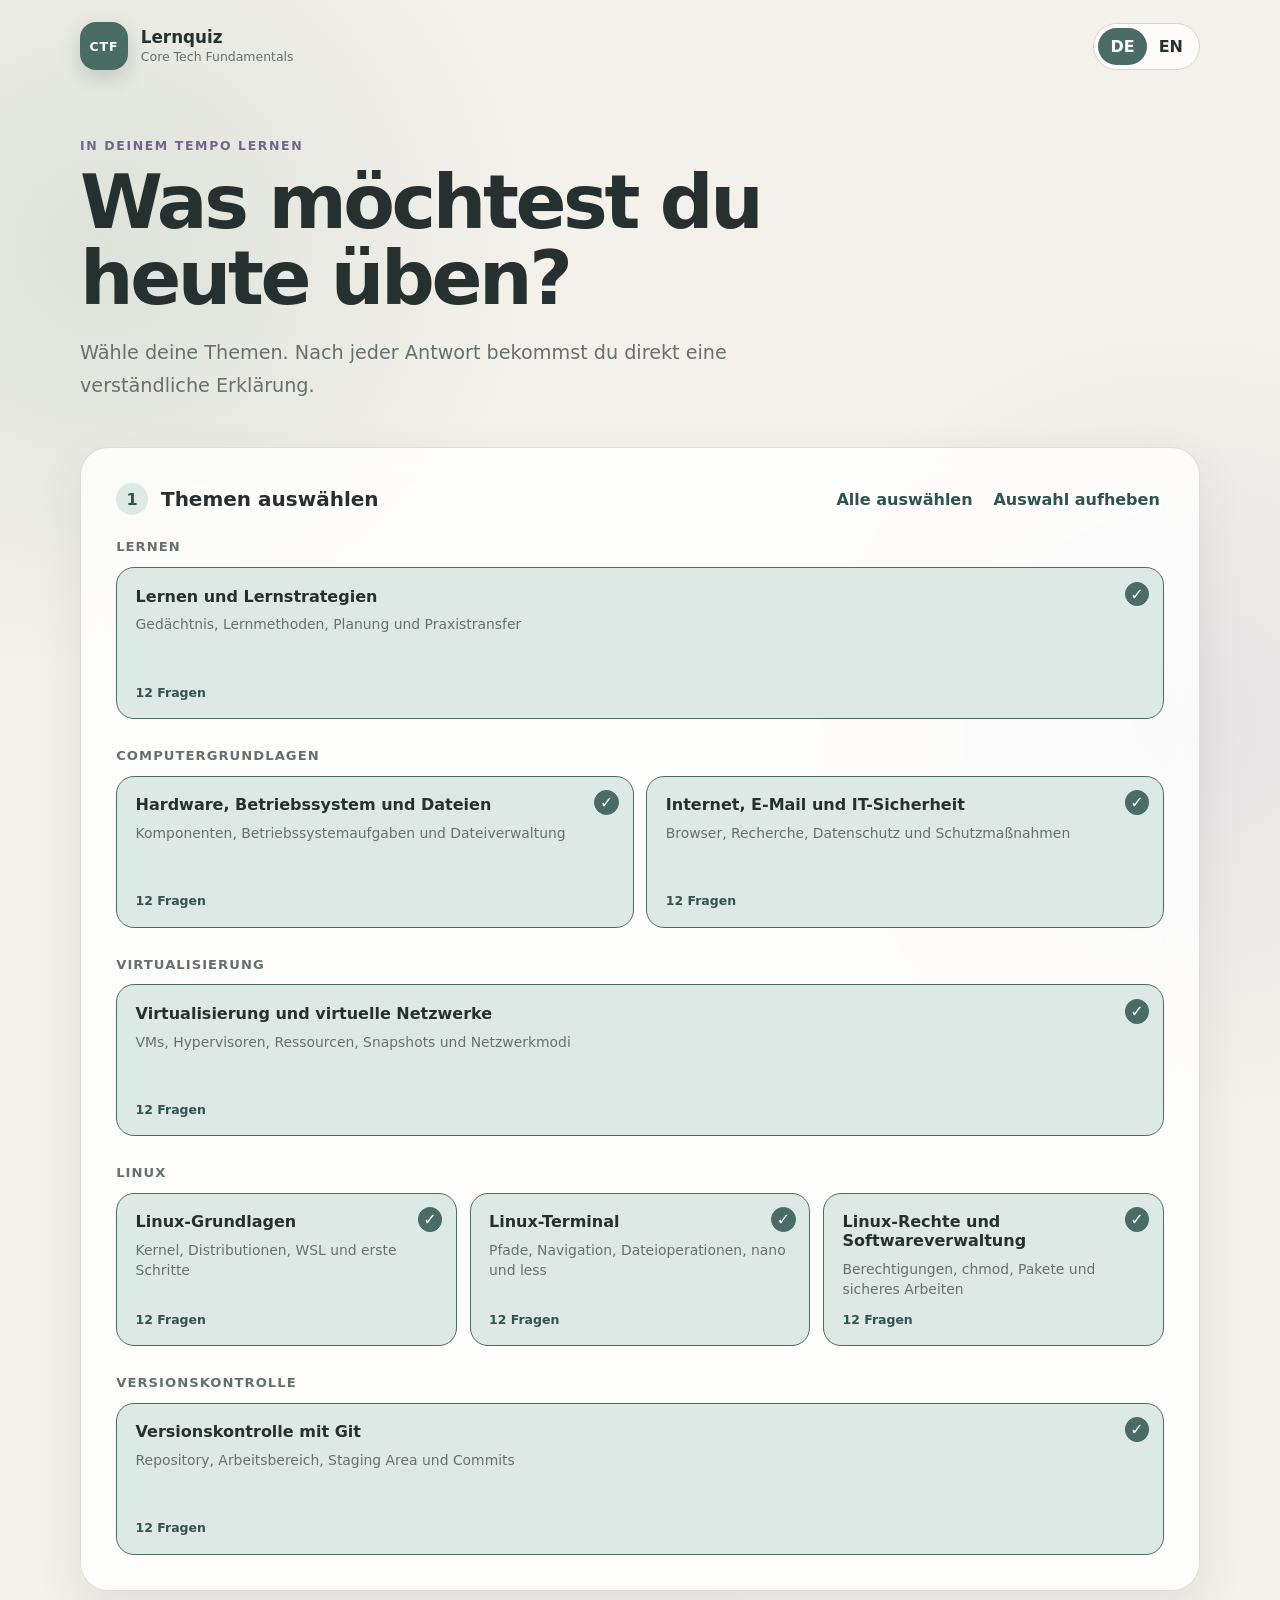
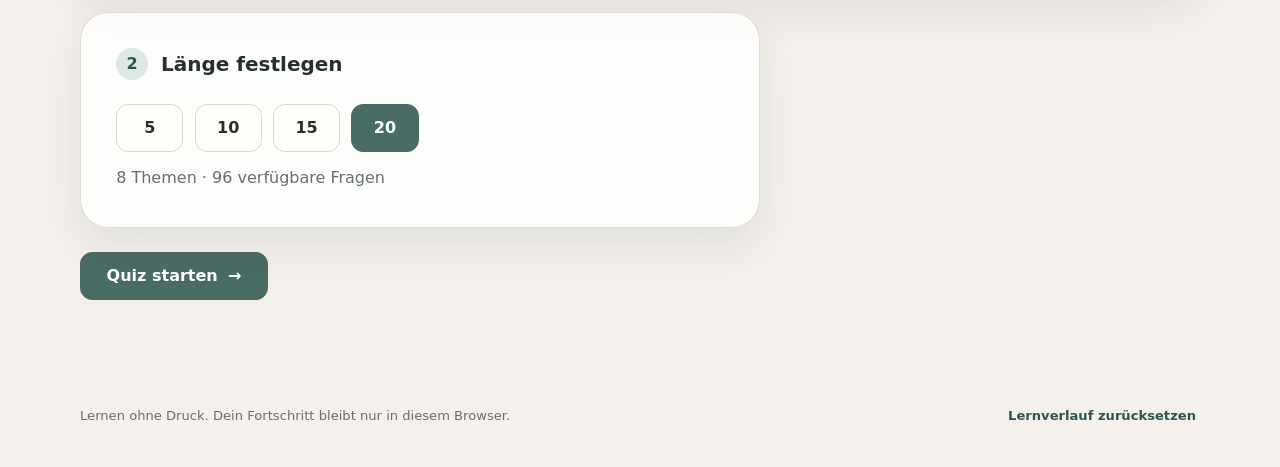
==== index.html @ eeacb06e "Add working version, generic styling" ====
<!doctype html>
<html lang="de">
  <head>
    <meta charset="UTF-8" />
    <meta name="viewport" content="width=device-width, initial-scale=1.0" />
    <meta
      name="description"
      content="Ein zweisprachiges Lernquiz zu den Core Tech Fundamentals."
    />
    <title>CTF Lernquiz</title>
    <link rel="stylesheet" href="css/styles.css" />
    <script type="module" src="js/app.js"></script>
  </head>
  <body>
    <a class="skip-link" href="#main-content" data-i18n="skipLink">Zum Inhalt springen</a>

    <header class="site-header">
      <a class="brand" href="./" aria-label="CTF Lernquiz Startseite">
        <span class="brand__mark" aria-hidden="true">CTF</span>
        <span class="brand__copy">
          <strong data-i18n="brandTitle">Lernquiz</strong>
          <span data-i18n="brandSubtitle">Core Tech Fundamentals</span>
        </span>
      </a>

      <div class="language-switch" role="group" aria-label="Language / Sprache">
        <button class="language-switch__button is-active" type="button" data-language="de" aria-pressed="true">DE</button>
        <button class="language-switch__button" type="button" data-language="en" aria-pressed="false">EN</button>
      </div>
    </header>

    <main id="main-content" tabindex="-1">
      <section id="setup-view" class="view setup-view" aria-labelledby="welcome-title">
        <div class="hero">
          <p class="eyebrow" data-i18n="eyebrow">In deinem Tempo lernen</p>
          <h1 id="welcome-title" data-i18n="welcomeTitle">Was möchtest du heute üben?</h1>
          <p class="hero__intro" data-i18n="welcomeText">
            Wähle deine Themen. Nach jeder Antwort bekommst du direkt eine verständliche Erklärung.
          </p>
        </div>

        <div id="load-error" class="notice notice--error" role="alert" hidden></div>

        <section class="setup-panel" aria-labelledby="topic-title">
          <div class="section-heading">
            <div>
              <span class="step-number" aria-hidden="true">1</span>
              <h2 id="topic-title" data-i18n="chooseTopics">Themen auswählen</h2>
            </div>
            <div class="selection-actions">
              <button class="text-button" id="select-all" type="button" data-i18n="selectAll">Alle auswählen</button>
              <button class="text-button" id="select-none" type="button" data-i18n="selectNone">Auswahl aufheben</button>
            </div>
          </div>

          <div id="topic-groups" class="topic-groups" aria-live="polite">
            <div class="loading-card" data-i18n="loadingTopics">Themen werden geladen …</div>
          </div>
        </section>

        <section class="setup-panel setup-panel--compact" aria-labelledby="amount-title">
          <div class="section-heading">
            <div>
              <span class="step-number" aria-hidden="true">2</span>
              <h2 id="amount-title" data-i18n="chooseAmount">Länge festlegen</h2>
            </div>
          </div>

          <fieldset class="amount-options" id="amount-options">
            <legend class="visually-hidden" data-i18n="questionCount">Anzahl der Fragen</legend>
            <label class="amount-option"><input type="radio" name="amount" value="5" /><span>5</span></label>
            <label class="amount-option"><input type="radio" name="amount" value="10" checked /><span>10</span></label>
            <label class="amount-option"><input type="radio" name="amount" value="15" /><span>15</span></label>
            <label class="amount-option"><input type="radio" name="amount" value="20" /><span>20</span></label>
          </fieldset>
          <p id="selection-summary" class="selection-summary" aria-live="polite"></p>
        </section>

        <button id="start-quiz" class="primary-button primary-button--large" type="button" disabled>
          <span data-i18n="startQuiz">Quiz starten</span>
          <span aria-hidden="true">→</span>
        </button>
      </section>

      <section id="quiz-view" class="view quiz-view" aria-labelledby="question-heading" hidden>
        <div class="quiz-toolbar">
          <button id="quit-quiz" class="icon-button" type="button">
            <span aria-hidden="true">←</span>
            <span data-i18n="backToTopics">Zur Themenauswahl</span>
          </button>
          <div class="progress-copy">
            <span id="progress-label"></span>
            <strong id="score-label"></strong>
          </div>
        </div>
        <div class="progress-track" aria-hidden="true"><span id="progress-bar"></span></div>

        <article class="question-card">
          <div class="question-meta">
            <span id="question-topic" class="topic-pill"></span>
            <span id="question-difficulty" class="difficulty-pill"></span>
          </div>
          <h1 id="question-heading"></h1>
          <p id="question-instruction" class="question-instruction"></p>

          <form id="answer-form">
            <fieldset id="answer-options" class="answer-options">
              <legend class="visually-hidden" data-i18n="answersLegend">Antwortmöglichkeiten</legend>
            </fieldset>
            <p id="answer-error" class="inline-error" role="alert" hidden></p>
            <button id="submit-answer" class="primary-button" type="submit" data-i18n="submitAnswer">Antwort abgeben</button>
          </form>

          <section id="feedback" class="feedback" tabindex="-1" aria-live="polite" hidden>
            <div class="feedback__heading">
              <span id="feedback-icon" class="feedback__icon" aria-hidden="true"></span>
              <h2 id="feedback-title"></h2>
            </div>
            <p id="feedback-explanation"></p>
            <button id="next-question" class="primary-button" type="button"></button>
          </section>
        </article>
      </section>

      <section id="results-view" class="view results-view" aria-labelledby="results-title" hidden>
        <div class="result-card">
          <p class="eyebrow" data-i18n="finished">Durchgang beendet</p>
          <h1 id="results-title" data-i18n="resultsTitle">Gut geübt!</h1>
          <div class="result-score" aria-live="polite">
            <strong id="result-percentage"></strong>
            <span id="result-total"></span>
          </div>
          <p id="result-message" class="result-message"></p>

          <section class="topic-results" aria-labelledby="topic-results-title">
            <h2 id="topic-results-title" data-i18n="topicResults">Ergebnis nach Thema</h2>
            <div id="topic-result-list"></div>
          </section>

          <div class="result-actions">
            <button id="retry-wrong" class="secondary-button" type="button" data-i18n="retryWrong">Fehler wiederholen</button>
            <button id="new-round" class="primary-button" type="button" data-i18n="newRound">Neuen Durchgang starten</button>
          </div>
        </div>
      </section>
    </main>

    <footer class="site-footer">
      <p data-i18n="footerText">Lernen ohne Druck. Dein Fortschritt bleibt nur in diesem Browser.</p>
      <button id="reset-history" class="text-button" type="button" data-i18n="resetHistory">Lernverlauf zurücksetzen</button>
    </footer>

    <template id="topic-template">
      <label class="topic-card">
        <input type="checkbox" class="topic-card__input" />
        <span class="topic-card__check" aria-hidden="true">✓</span>
        <span class="topic-card__body">
          <strong class="topic-card__title"></strong>
          <span class="topic-card__description"></span>
          <span class="topic-card__count"></span>
        </span>
      </label>
    </template>
  </body>
</html>
---- css/styles.css ----
:root {
  color-scheme: light dark;
  --bg: #f4f1eb;
  --surface: rgba(255, 255, 255, 0.82);
  --surface-solid: #fffdf9;
  --surface-soft: #ebe8f4;
  --text: #26312f;
  --muted: #66706e;
  --border: #d9d7d0;
  --primary: #496c65;
  --primary-strong: #31534d;
  --primary-soft: #dce9e4;
  --accent: #75658c;
  --correct: #31705d;
  --correct-bg: #e1f2ea;
  --incorrect: #a14e49;
  --incorrect-bg: #f8e7e3;
  --focus: #ca6f3c;
  --shadow: 0 18px 48px rgba(46, 56, 53, 0.09);
  --radius-lg: 28px;
  --radius-md: 18px;
  --radius-sm: 12px;
  font-family: Inter, ui-sans-serif, system-ui, -apple-system, BlinkMacSystemFont, "Segoe UI", sans-serif;
}

* { box-sizing: border-box; }

body {
  min-height: 100vh;
  margin: 0;
  color: var(--text);
  background:
    radial-gradient(circle at 8% 12%, rgba(161, 189, 178, 0.28), transparent 27rem),
    radial-gradient(circle at 92% 35%, rgba(190, 177, 211, 0.22), transparent 25rem),
    var(--bg);
}

button, input { font: inherit; }
button { color: inherit; }
button:not(:disabled), label { cursor: pointer; }
button:disabled { cursor: not-allowed; opacity: 0.48; }

:focus-visible {
  outline: 3px solid var(--focus);
  outline-offset: 3px;
}

.skip-link {
  position: fixed;
  z-index: 20;
  top: 0.75rem;
  left: 0.75rem;
  padding: 0.7rem 1rem;
  color: white;
  background: var(--primary-strong);
  border-radius: 0.5rem;
  transform: translateY(-150%);
}
.skip-link:focus { transform: translateY(0); }

.site-header,
.site-footer,
.view {
  width: min(1120px, calc(100% - 2rem));
  margin-inline: auto;
}

.site-header {
  display: flex;
  align-items: center;
  justify-content: space-between;
  padding-block: 1.4rem;
}

.brand {
  display: inline-flex;
  gap: 0.8rem;
  align-items: center;
  color: inherit;
  text-decoration: none;
}
.brand__mark {
  display: grid;
  width: 3rem;
  height: 3rem;
  place-items: center;
  color: #fff;
  background: var(--primary);
  border-radius: 1rem;
  font-size: 0.78rem;
  font-weight: 850;
  letter-spacing: 0.08em;
  box-shadow: 0 8px 20px rgba(49, 83, 77, 0.2);
}
.brand__copy { display: grid; line-height: 1.15; }
.brand__copy strong { font-size: 1.05rem; }
.brand__copy span { margin-top: 0.2rem; color: var(--muted); font-size: 0.78rem; }

.language-switch {
  display: flex;
  padding: 0.25rem;
  background: var(--surface);
  border: 1px solid var(--border);
  border-radius: 999px;
}
.language-switch__button {
  min-width: 2.9rem;
  padding: 0.55rem 0.75rem;
  border: 0;
  border-radius: 999px;
  background: transparent;
  font-weight: 750;
}
.language-switch__button.is-active { color: #fff; background: var(--primary); }

.view { padding-block: 2.8rem 5rem; }
.hero { max-width: 760px; margin-bottom: 2.8rem; }
.eyebrow {
  margin: 0 0 0.7rem;
  color: var(--accent);
  font-size: 0.78rem;
  font-weight: 850;
  letter-spacing: 0.13em;
  text-transform: uppercase;
}
h1, h2, p { overflow-wrap: break-word; }
h1 {
  max-width: 18ch;
  margin: 0;
  font-size: clamp(2.2rem, 6vw, 4.7rem);
  line-height: 1.02;
  letter-spacing: -0.045em;
}
.hero__intro {
  max-width: 62ch;
  margin: 1.25rem 0 0;
  color: var(--muted);
  font-size: clamp(1rem, 2vw, 1.2rem);
  line-height: 1.7;
}

.setup-panel,
.question-card,
.result-card {
  padding: clamp(1.2rem, 3vw, 2.2rem);
  background: var(--surface);
  border: 1px solid rgba(217, 215, 208, 0.85);
  border-radius: var(--radius-lg);
  box-shadow: var(--shadow);
  backdrop-filter: blur(14px);
}
.setup-panel + .setup-panel { margin-top: 1.3rem; }
.setup-panel--compact { max-width: 680px; }
.section-heading {
  display: flex;
  gap: 1rem;
  align-items: center;
  justify-content: space-between;
  margin-bottom: 1.5rem;
}
.section-heading > div:first-child { display: flex; gap: 0.8rem; align-items: center; }
.section-heading h2 { margin: 0; font-size: 1.25rem; }
.step-number {
  display: grid;
  width: 2rem;
  height: 2rem;
  place-items: center;
  color: var(--primary-strong);
  background: var(--primary-soft);
  border-radius: 50%;
  font-weight: 800;
}
.selection-actions { display: flex; gap: 0.8rem; flex-wrap: wrap; }
.text-button {
  padding: 0.25rem;
  color: var(--primary-strong);
  background: none;
  border: 0;
  font-weight: 720;
  text-decoration: underline;
  text-decoration-color: transparent;
  text-underline-offset: 0.25rem;
}
.text-button:hover { text-decoration-color: currentColor; }

.topic-groups { display: grid; gap: 1.8rem; }
.topic-group__heading { margin: 0 0 0.8rem; color: var(--muted); font-size: 0.82rem; letter-spacing: 0.08em; text-transform: uppercase; }
.topic-grid { display: grid; grid-template-columns: repeat(auto-fit, minmax(min(100%, 235px), 1fr)); gap: 0.8rem; }
.topic-card { position: relative; display: flex; min-height: 9.5rem; }
.topic-card__input { position: absolute; width: 1px; height: 1px; opacity: 0; }
.topic-card__body {
  display: flex;
  width: 100%;
  flex-direction: column;
  padding: 1.15rem;
  background: var(--surface-solid);
  border: 1.5px solid var(--border);
  border-radius: var(--radius-md);
  transition: border-color 150ms ease, transform 150ms ease, box-shadow 150ms ease;
}
.topic-card:hover .topic-card__body { transform: translateY(-2px); box-shadow: 0 9px 24px rgba(46, 56, 53, 0.08); }
.topic-card__input:focus-visible + .topic-card__check { outline: 3px solid var(--focus); outline-offset: 3px; }
.topic-card__input:checked ~ .topic-card__body { background: var(--primary-soft); border-color: var(--primary); }
.topic-card__check {
  position: absolute;
  z-index: 1;
  top: 0.9rem;
  right: 0.9rem;
  display: grid;
  width: 1.55rem;
  height: 1.55rem;
  place-items: center;
  color: transparent;
  border: 1.5px solid var(--border);
  border-radius: 50%;
}
.topic-card__input:checked + .topic-card__check { color: #fff; background: var(--primary); border-color: var(--primary); }
.topic-card__title { max-width: calc(100% - 2rem); font-size: 1rem; }
.topic-card__description { margin-top: 0.55rem; color: var(--muted); font-size: 0.87rem; line-height: 1.45; }
.topic-card__count { margin-top: auto; padding-top: 0.75rem; color: var(--primary-strong); font-size: 0.78rem; font-weight: 750; }
.loading-card { padding: 1.5rem; color: var(--muted); background: var(--surface-solid); border-radius: var(--radius-md); }

.amount-options { display: flex; gap: 0.7rem; margin: 0; padding: 0; border: 0; flex-wrap: wrap; }
.amount-option input { position: absolute; opacity: 0; }
.amount-option span {
  display: grid;
  min-width: 4.2rem;
  min-height: 3rem;
  place-items: center;
  background: var(--surface-solid);
  border: 1.5px solid var(--border);
  border-radius: var(--radius-sm);
  font-weight: 800;
}
.amount-option input:checked + span { color: #fff; background: var(--primary); border-color: var(--primary); }
.amount-option input:focus-visible + span { outline: 3px solid var(--focus); outline-offset: 3px; }
.selection-summary { min-height: 1.5em; margin: 1rem 0 0; color: var(--muted); }

.primary-button,
.secondary-button,
.icon-button {
  display: inline-flex;
  gap: 0.65rem;
  align-items: center;
  justify-content: center;
  min-height: 3rem;
  padding: 0.75rem 1.25rem;
  border-radius: var(--radius-sm);
  font-weight: 780;
}
.primary-button { color: #fff; background: var(--primary); border: 1px solid var(--primary); }
.primary-button:hover:not(:disabled) { background: var(--primary-strong); }
.primary-button--large { margin-top: 1.5rem; padding-inline: 1.6rem; }
.secondary-button { background: transparent; border: 1.5px solid var(--primary); color: var(--primary-strong); }
.icon-button { padding-inline: 0; background: none; border: 0; }

.notice { margin-bottom: 1.2rem; padding: 1rem; border-radius: var(--radius-sm); }
.notice--error, .inline-error { color: var(--incorrect); background: var(--incorrect-bg); }
.inline-error { padding: 0.7rem 0.85rem; border-radius: 0.7rem; }

.quiz-view { max-width: 850px; }
.quiz-toolbar, .progress-copy { display: flex; align-items: center; justify-content: space-between; gap: 1rem; }
.progress-copy { color: var(--muted); font-size: 0.9rem; }
.progress-copy strong { color: var(--text); }
.progress-track { height: 0.5rem; margin: 0.9rem 0 1.6rem; overflow: hidden; background: var(--border); border-radius: 999px; }
.progress-track span { display: block; width: 0; height: 100%; background: var(--primary); transition: width 250ms ease; }
.question-card { padding: clamp(1.35rem, 4vw, 3rem); }
.question-meta { display: flex; gap: 0.6rem; margin-bottom: 1.3rem; flex-wrap: wrap; }
.topic-pill, .difficulty-pill { padding: 0.35rem 0.65rem; background: var(--primary-soft); border-radius: 999px; font-size: 0.75rem; font-weight: 800; }
.difficulty-pill { background: var(--surface-soft); }
.question-card h1 { max-width: 28ch; font-size: clamp(1.55rem, 4vw, 2.35rem); line-height: 1.22; letter-spacing: -0.025em; }
.question-instruction { margin: 0.9rem 0 1.4rem; color: var(--muted); }
.answer-options { display: grid; gap: 0.75rem; margin: 0 0 1.3rem; padding: 0; border: 0; }
.answer-option { position: relative; display: flex; }
.answer-option input { position: absolute; width: 1px; height: 1px; opacity: 0; }
.answer-option__body {
  display: flex;
  width: 100%;
  gap: 0.85rem;
  align-items: center;
  padding: 1rem 1.1rem;
  background: var(--surface-solid);
  border: 1.5px solid var(--border);
  border-radius: var(--radius-sm);
}
.answer-option__letter { display: grid; width: 2rem; height: 2rem; flex: 0 0 auto; place-items: center; color: var(--muted); border: 1px solid var(--border); border-radius: 0.55rem; font-size: 0.78rem; font-weight: 850; }
.answer-option input:checked + .answer-option__body { border-color: var(--primary); background: var(--primary-soft); }
.answer-option input:focus-visible + .answer-option__body { outline: 3px solid var(--focus); outline-offset: 3px; }
.answer-option.is-correct .answer-option__body { border-color: var(--correct); background: var(--correct-bg); }
.answer-option.is-incorrect .answer-option__body { border-color: var(--incorrect); background: var(--incorrect-bg); }

.feedback { margin-top: 1.5rem; padding: 1.25rem; border-radius: var(--radius-md); }
.feedback.is-correct { background: var(--correct-bg); }
.feedback.is-incorrect { background: var(--incorrect-bg); }
.feedback__heading { display: flex; gap: 0.7rem; align-items: center; }
.feedback__heading h2 { margin: 0; font-size: 1.2rem; }
.feedback__icon { display: grid; width: 2rem; height: 2rem; place-items: center; color: #fff; border-radius: 50%; font-weight: 900; }
.feedback.is-correct .feedback__icon { background: var(--correct); }
.feedback.is-incorrect .feedback__icon { background: var(--incorrect); }
.feedback p { line-height: 1.65; }

.results-view { max-width: 850px; }
.result-card { text-align: center; }
.result-card h1 { max-width: none; font-size: clamp(2.2rem, 6vw, 4rem); }
.result-score { display: grid; margin: 2rem auto 1rem; }
.result-score strong { font-size: clamp(3rem, 9vw, 5.5rem); line-height: 1; color: var(--primary-strong); }
.result-score span, .result-message { color: var(--muted); }
.result-message { max-width: 52ch; margin-inline: auto; line-height: 1.6; }
.topic-results { max-width: 620px; margin: 2.5rem auto; text-align: left; }
.topic-results h2 { font-size: 1.1rem; }
.topic-result { display: grid; grid-template-columns: 1fr auto; gap: 0.5rem 1rem; padding-block: 0.8rem; border-bottom: 1px solid var(--border); }
.topic-result__bar { grid-column: 1 / -1; height: 0.4rem; overflow: hidden; background: var(--border); border-radius: 999px; }
.topic-result__bar span { display: block; height: 100%; background: var(--primary); }
.result-actions { display: flex; gap: 0.8rem; justify-content: center; flex-wrap: wrap; }

.site-footer { display: flex; gap: 1rem; align-items: center; justify-content: space-between; padding-block: 1.5rem 2.5rem; color: var(--muted); font-size: 0.82rem; }
.site-footer p { margin: 0; }
.visually-hidden { position: absolute; width: 1px; height: 1px; padding: 0; margin: -1px; overflow: hidden; clip: rect(0, 0, 0, 0); white-space: nowrap; border: 0; }
[hidden] { display: none !important; }

@media (max-width: 650px) {
  .site-header, .site-footer, .view { width: min(100% - 1.2rem, 1120px); }
  .view { padding-top: 1.8rem; }
  .brand__copy span { display: none; }
  .section-heading, .site-footer, .quiz-toolbar { align-items: flex-start; flex-direction: column; }
  .section-heading { margin-bottom: 1.1rem; }
  .progress-copy { width: 100%; }
  .selection-actions { margin-left: 2.8rem; }
  .topic-grid { grid-template-columns: 1fr; }
  .topic-card { min-height: 8.5rem; }
  .primary-button--large { width: 100%; }
}

@media (prefers-reduced-motion: reduce) {
  *, *::before, *::after { scroll-behavior: auto !important; transition-duration: 0.01ms !important; animation-duration: 0.01ms !important; }
}

@media (prefers-color-scheme: dark) {
  :root {
    --bg: #171c1b;
    --surface: rgba(35, 43, 41, 0.88);
    --surface-solid: #29312f;
    --surface-soft: #373240;
    --text: #eef3ef;
    --muted: #abb7b3;
    --border: #46514e;
    --primary: #7eaca2;
    --primary-strong: #abd1c8;
    --primary-soft: #29423d;
    --accent: #c2addc;
    --correct: #86c7ad;
    --correct-bg: #234139;
    --incorrect: #eca49d;
    --incorrect-bg: #4a2e2c;
    --focus: #f4a16f;
    --shadow: 0 20px 52px rgba(0, 0, 0, 0.24);
  }
}
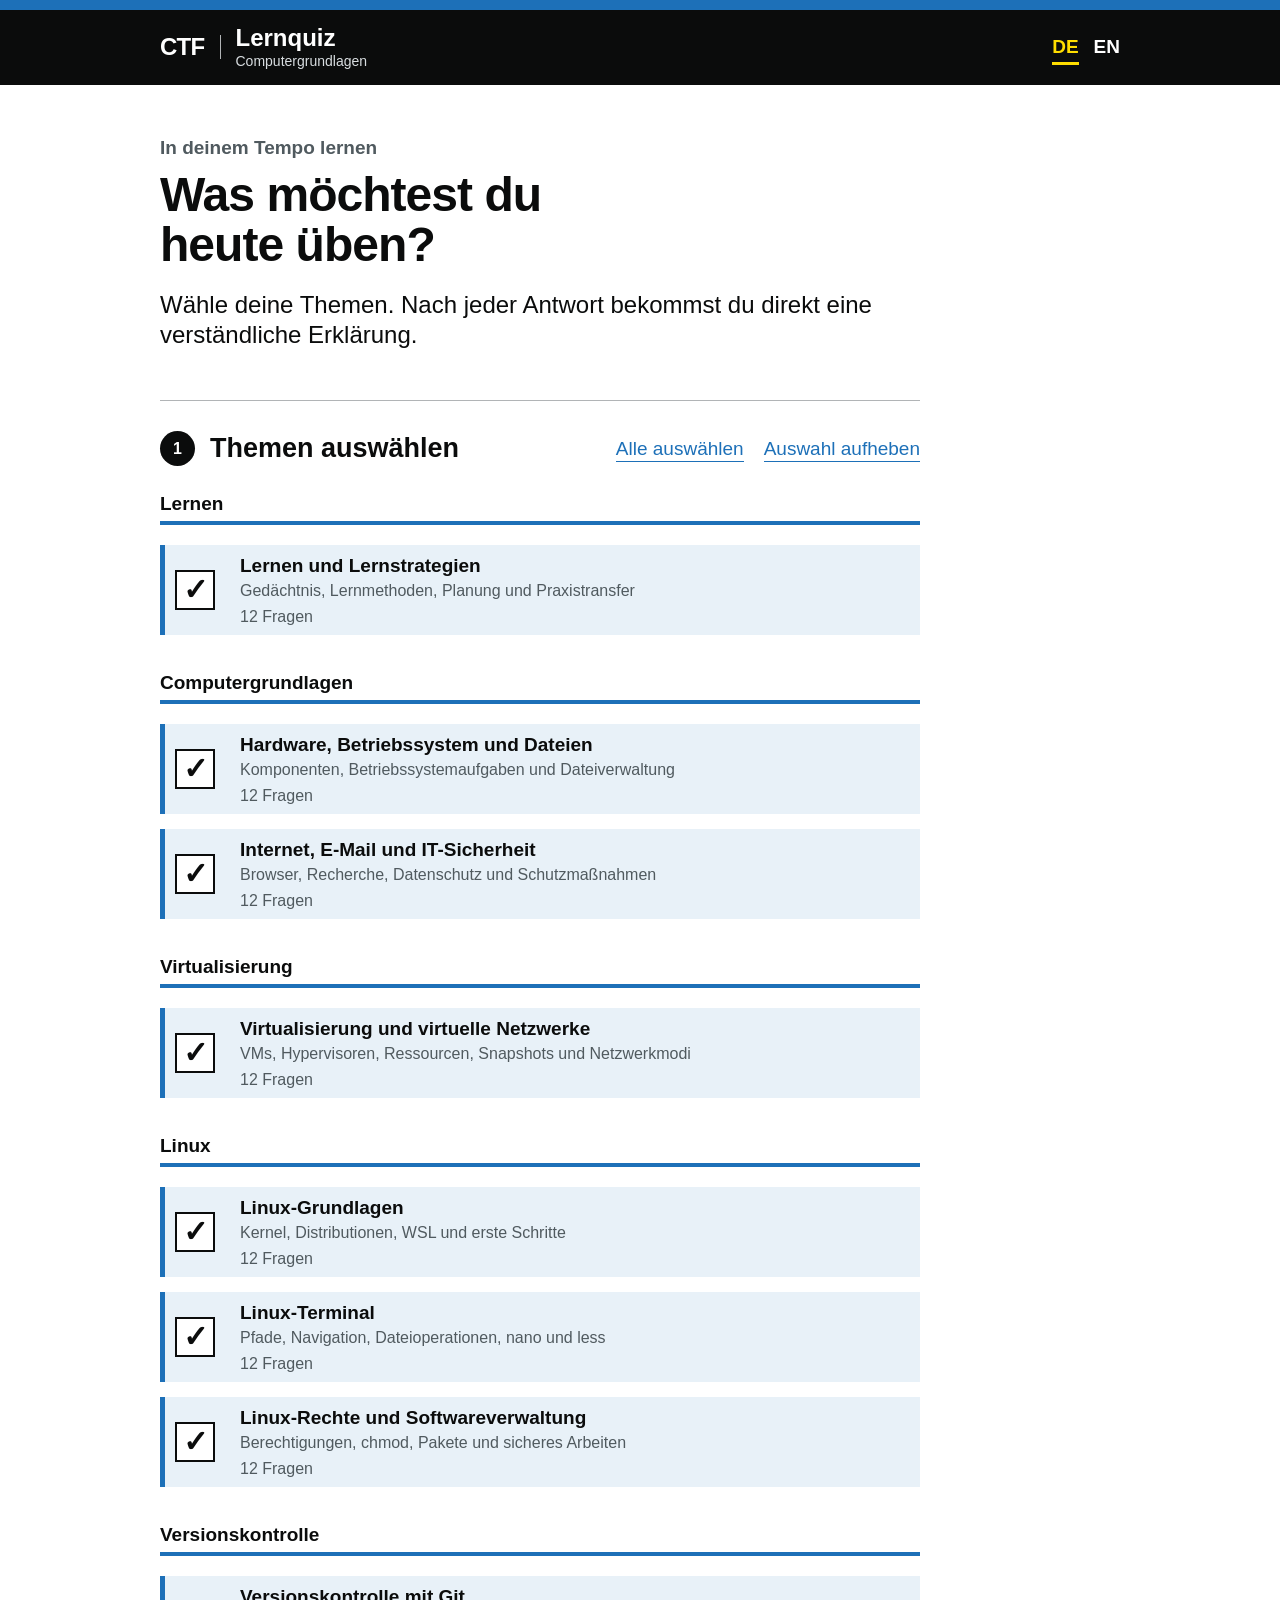
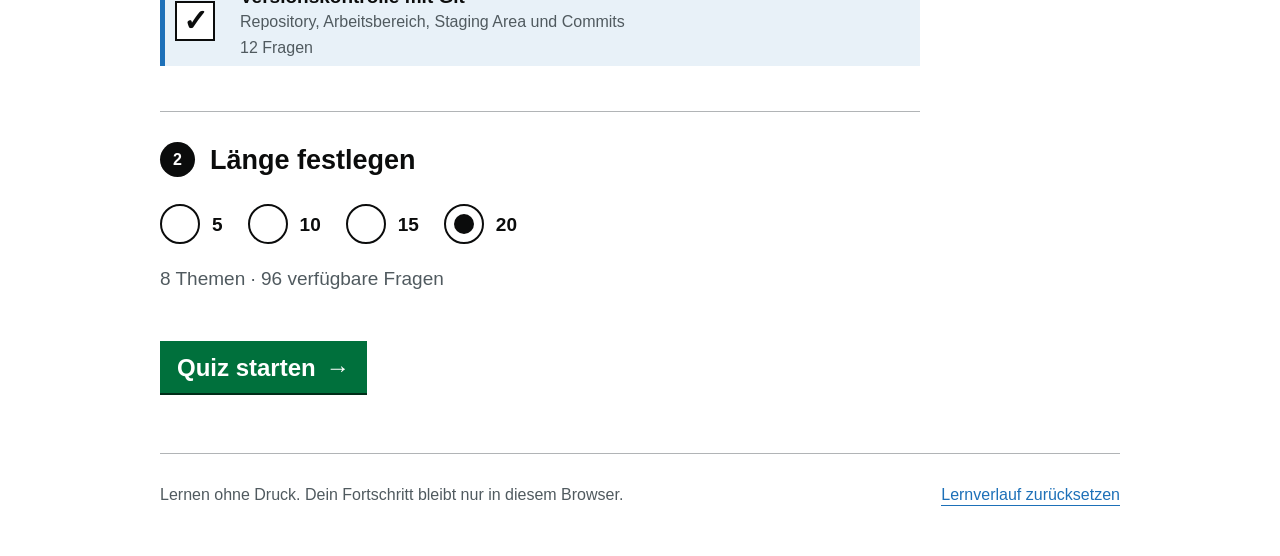
==== commit 88757fc8: "Add uk styling guide" ====
--- a/index.html
+++ b/index.html
@@ -19,7 +19,7 @@
         <span class="brand__mark" aria-hidden="true">CTF</span>
         <span class="brand__copy">
           <strong data-i18n="brandTitle">Lernquiz</strong>
-          <span data-i18n="brandSubtitle">Core Tech Fundamentals</span>
+          <span data-i18n="brandSubtitle">Computergrundlagen</span>
         </span>
       </a>
 
@@ -124,11 +124,13 @@
 
       <section id="results-view" class="view results-view" aria-labelledby="results-title" hidden>
         <div class="result-card">
-          <p class="eyebrow" data-i18n="finished">Durchgang beendet</p>
-          <h1 id="results-title" data-i18n="resultsTitle">Gut geübt!</h1>
-          <div class="result-score" aria-live="polite">
-            <strong id="result-percentage"></strong>
-            <span id="result-total"></span>
+          <div class="result-panel">
+            <p class="eyebrow" data-i18n="finished">Durchgang beendet</p>
+            <h1 id="results-title" data-i18n="resultsTitle">Gut geübt!</h1>
+            <div class="result-score" aria-live="polite">
+              <strong id="result-percentage"></strong>
+              <span id="result-total"></span>
+            </div>
           </div>
           <p id="result-message" class="result-message"></p>
 
--- a/css/styles.css
+++ b/css/styles.css
@@ -1,358 +1,207 @@
 :root {
-  color-scheme: light dark;
-  --bg: #f4f1eb;
-  --surface: rgba(255, 255, 255, 0.82);
-  --surface-solid: #fffdf9;
-  --surface-soft: #ebe8f4;
-  --text: #26312f;
-  --muted: #66706e;
-  --border: #d9d7d0;
-  --primary: #496c65;
-  --primary-strong: #31534d;
-  --primary-soft: #dce9e4;
-  --accent: #75658c;
-  --correct: #31705d;
-  --correct-bg: #e1f2ea;
-  --incorrect: #a14e49;
-  --incorrect-bg: #f8e7e3;
-  --focus: #ca6f3c;
-  --shadow: 0 18px 48px rgba(46, 56, 53, 0.09);
-  --radius-lg: 28px;
-  --radius-md: 18px;
-  --radius-sm: 12px;
-  font-family: Inter, ui-sans-serif, system-ui, -apple-system, BlinkMacSystemFont, "Segoe UI", sans-serif;
+  --black: #0b0c0c;
+  --white: #ffffff;
+  --blue: #1d70b8;
+  --blue-dark: #003078;
+  --green: #00703c;
+  --green-dark: #002d18;
+  --red: #d4351c;
+  --yellow: #ffdd00;
+  --grey-1: #505a5f;
+  --grey-2: #b1b4b6;
+  --grey-3: #d8dde0;
+  --grey-4: #f3f2f1;
+  --pale-blue: #e8f1f8;
+  --pale-green: #e7f2ed;
+  --pale-red: #f8e9e6;
+  --content-width: 960px;
+  font-family: Arial, Helvetica, sans-serif;
+  color: var(--black);
+  background: var(--white);
 }
 
 * { box-sizing: border-box; }
-
-body {
-  min-height: 100vh;
-  margin: 0;
-  color: var(--text);
-  background:
-    radial-gradient(circle at 8% 12%, rgba(161, 189, 178, 0.28), transparent 27rem),
-    radial-gradient(circle at 92% 35%, rgba(190, 177, 211, 0.22), transparent 25rem),
-    var(--bg);
-}
-
+html { min-width: 320px; background: var(--white); }
+body { min-height: 100vh; margin: 0; color: var(--black); background: var(--white); font-size: 19px; line-height: 1.3158; }
 button, input { font: inherit; }
 button { color: inherit; }
 button:not(:disabled), label { cursor: pointer; }
-button:disabled { cursor: not-allowed; opacity: 0.48; }
-
-:focus-visible {
-  outline: 3px solid var(--focus);
-  outline-offset: 3px;
-}
+button:disabled { cursor: not-allowed; opacity: 0.5; }
+
+:focus { outline: 3px solid transparent; }
+:focus-visible { outline: 3px solid var(--yellow); outline-offset: 0; box-shadow: 0 0 0 4px var(--black); }
 
 .skip-link {
-  position: fixed;
-  z-index: 20;
-  top: 0.75rem;
-  left: 0.75rem;
-  padding: 0.7rem 1rem;
-  color: white;
-  background: var(--primary-strong);
-  border-radius: 0.5rem;
-  transform: translateY(-150%);
+  position: absolute; z-index: 20; top: 0; left: max(15px, calc((100% - var(--content-width)) / 2));
+  padding: 10px 15px; color: var(--black); background: var(--yellow); font-weight: 700;
+  transform: translateY(-110%);
 }
 .skip-link:focus { transform: translateY(0); }
 
-.site-header,
-.site-footer,
-.view {
-  width: min(1120px, calc(100% - 2rem));
-  margin-inline: auto;
-}
-
 .site-header {
-  display: flex;
-  align-items: center;
-  justify-content: space-between;
-  padding-block: 1.4rem;
-}
-
-.brand {
-  display: inline-flex;
-  gap: 0.8rem;
-  align-items: center;
-  color: inherit;
-  text-decoration: none;
-}
-.brand__mark {
-  display: grid;
-  width: 3rem;
-  height: 3rem;
-  place-items: center;
-  color: #fff;
-  background: var(--primary);
-  border-radius: 1rem;
-  font-size: 0.78rem;
-  font-weight: 850;
-  letter-spacing: 0.08em;
-  box-shadow: 0 8px 20px rgba(49, 83, 77, 0.2);
-}
-.brand__copy { display: grid; line-height: 1.15; }
-.brand__copy strong { font-size: 1.05rem; }
-.brand__copy span { margin-top: 0.2rem; color: var(--muted); font-size: 0.78rem; }
-
-.language-switch {
-  display: flex;
-  padding: 0.25rem;
-  background: var(--surface);
-  border: 1px solid var(--border);
-  border-radius: 999px;
-}
-.language-switch__button {
-  min-width: 2.9rem;
-  padding: 0.55rem 0.75rem;
-  border: 0;
-  border-radius: 999px;
-  background: transparent;
-  font-weight: 750;
-}
-.language-switch__button.is-active { color: #fff; background: var(--primary); }
-
-.view { padding-block: 2.8rem 5rem; }
-.hero { max-width: 760px; margin-bottom: 2.8rem; }
-.eyebrow {
-  margin: 0 0 0.7rem;
-  color: var(--accent);
-  font-size: 0.78rem;
-  font-weight: 850;
-  letter-spacing: 0.13em;
-  text-transform: uppercase;
-}
-h1, h2, p { overflow-wrap: break-word; }
-h1 {
-  max-width: 18ch;
-  margin: 0;
-  font-size: clamp(2.2rem, 6vw, 4.7rem);
-  line-height: 1.02;
-  letter-spacing: -0.045em;
-}
-.hero__intro {
-  max-width: 62ch;
-  margin: 1.25rem 0 0;
-  color: var(--muted);
-  font-size: clamp(1rem, 2vw, 1.2rem);
-  line-height: 1.7;
-}
-
-.setup-panel,
-.question-card,
-.result-card {
-  padding: clamp(1.2rem, 3vw, 2.2rem);
-  background: var(--surface);
-  border: 1px solid rgba(217, 215, 208, 0.85);
-  border-radius: var(--radius-lg);
-  box-shadow: var(--shadow);
-  backdrop-filter: blur(14px);
-}
-.setup-panel + .setup-panel { margin-top: 1.3rem; }
-.setup-panel--compact { max-width: 680px; }
-.section-heading {
-  display: flex;
-  gap: 1rem;
-  align-items: center;
-  justify-content: space-between;
-  margin-bottom: 1.5rem;
-}
-.section-heading > div:first-child { display: flex; gap: 0.8rem; align-items: center; }
-.section-heading h2 { margin: 0; font-size: 1.25rem; }
-.step-number {
-  display: grid;
-  width: 2rem;
-  height: 2rem;
-  place-items: center;
-  color: var(--primary-strong);
-  background: var(--primary-soft);
+  display: flex; align-items: center; justify-content: space-between; width: 100%; min-height: 80px;
+  padding: 15px max(15px, calc((100% - var(--content-width)) / 2)); color: var(--white); background: var(--black);
+  border-top: 10px solid var(--blue);
+}
+.brand { display: inline-flex; gap: 15px; align-items: center; color: var(--white); text-decoration: none; }
+.brand:focus-visible { color: var(--black); background: var(--yellow); box-shadow: 0 -2px var(--yellow), 0 4px var(--black); }
+.brand__mark { padding-right: 15px; border-right: 1px solid var(--grey-2); font-size: 24px; line-height: 1; font-weight: 700; letter-spacing: -0.03em; }
+.brand__copy { display: grid; line-height: 1.1; }
+.brand__copy strong { font-size: 24px; }
+.brand__copy span { margin-top: 3px; color: var(--grey-3); font-size: 14px; }
+
+.language-switch { display: flex; gap: 15px; align-items: center; }
+.language-switch__button { padding: 5px 0 3px; color: var(--white); background: transparent; border: 0; border-bottom: 3px solid transparent; font-weight: 700; }
+.language-switch__button:hover { border-color: var(--grey-2); }
+.language-switch__button.is-active { color: var(--yellow); border-color: var(--yellow); }
+.language-switch__button:focus-visible { color: var(--black); background: var(--yellow); border-bottom-color: var(--black); box-shadow: none; }
+
+.view, .site-footer { width: min(var(--content-width), calc(100% - 30px)); margin-inline: auto; }
+.view { padding: 50px 0 60px; }
+.setup-view { max-width: var(--content-width); }
+.hero { max-width: 720px; margin-bottom: 50px; }
+.eyebrow { margin: 0 0 10px; color: var(--grey-1); font-size: 19px; line-height: 1.3158; font-weight: 700; }
+h1, h2, h3, p { overflow-wrap: break-word; }
+h1 { max-width: 18ch; margin: 0; font-size: 48px; line-height: 1.0417; letter-spacing: -0.02em; }
+.hero__intro { max-width: 38em; margin: 20px 0 0; color: var(--black); font-size: 24px; line-height: 1.25; }
+
+.setup-panel { max-width: 760px; padding: 30px 0 40px; border-top: 1px solid var(--grey-2); }
+.setup-panel + .setup-panel { margin-top: 0; }
+.setup-panel--compact { max-width: 760px; }
+.section-heading { display: flex; gap: 20px; align-items: flex-start; justify-content: space-between; margin-bottom: 25px; }
+.section-heading > div:first-child { display: flex; gap: 15px; align-items: center; }
+.section-heading h2 { margin: 0; font-size: 27px; line-height: 1.111; }
+.step-number { display: grid; width: 35px; height: 35px; flex: 0 0 auto; place-items: center; color: var(--white); background: var(--black); border-radius: 50%; font-size: 16px; font-weight: 700; }
+.selection-actions { display: flex; gap: 20px; flex-wrap: wrap; padding-top: 5px; }
+.text-button { padding: 0; color: var(--blue); background: none; border: 0; border-bottom: 1px solid currentColor; font-weight: 400; }
+.text-button:hover { color: var(--blue-dark); border-bottom-width: 2px; }
+.text-button:focus-visible { color: var(--black); background: var(--yellow); border-bottom: 3px solid var(--black); box-shadow: none; }
+
+.topic-groups { display: grid; gap: 30px; }
+.topic-group__heading { margin: 0 0 15px; padding-bottom: 5px; border-bottom: 4px solid var(--blue); font-size: 19px; line-height: 1.3158; text-transform: none; }
+.topic-grid { display: grid; gap: 5px; }
+.topic-card { position: relative; display: block; min-height: 65px; padding: 5px 0; }
+.topic-card__input { position: absolute; top: 50%; left: 15px; width: 44px; height: 44px; margin: 0; opacity: 0; transform: translateY(-50%); }
+.topic-card__check { position: absolute; z-index: 1; top: 50%; left: 15px; display: grid; width: 40px; height: 40px; place-items: center; color: transparent; background: var(--white); border: 2px solid var(--black); font-size: 30px; line-height: 1; font-weight: 700; transform: translateY(-50%); }
+.topic-card__input:checked + .topic-card__check { color: var(--black); }
+.topic-card__input:focus-visible + .topic-card__check { outline: 3px solid var(--yellow); outline-offset: 0; box-shadow: 0 0 0 4px var(--black); }
+.topic-card__body { display: grid; min-height: 65px; align-content: center; padding: 8px 15px 8px 75px; border-left: 5px solid transparent; }
+.topic-card:hover .topic-card__body { background: var(--grey-4); }
+.topic-card__input:checked ~ .topic-card__body { background: var(--pale-blue); border-left-color: var(--blue); }
+.topic-card__title { font-size: 19px; line-height: 1.3158; }
+.topic-card__description { margin-top: 3px; color: var(--grey-1); font-size: 16px; line-height: 1.25; }
+.topic-card__count { margin-top: 5px; color: var(--grey-1); font-size: 16px; font-weight: 400; }
+.loading-card { padding: 20px; background: var(--grey-4); border-left: 5px solid var(--blue); }
+
+.amount-options { display: flex; gap: 25px; margin: 0; padding: 0; border: 0; flex-wrap: wrap; }
+.amount-option { position: relative; min-height: 44px; }
+.amount-option input { position: absolute; width: 44px; height: 44px; margin: 0; opacity: 0; }
+.amount-option span { position: relative; display: flex; min-height: 44px; align-items: center; padding-left: 52px; font-weight: 700; }
+.amount-option span::before { content: ""; position: absolute; left: 0; width: 36px; height: 36px; background: var(--white); border: 2px solid var(--black); border-radius: 50%; }
+.amount-option input:checked + span::after { content: ""; position: absolute; left: 10px; width: 20px; height: 20px; background: var(--black); border-radius: 50%; }
+.amount-option input:focus-visible + span::before { outline: 3px solid var(--yellow); box-shadow: 0 0 0 4px var(--black); }
+.selection-summary { min-height: 25px; margin: 20px 0 0; color: var(--grey-1); }
+
+.primary-button, .secondary-button, .icon-button { display: inline-flex; gap: 10px; align-items: center; justify-content: center; min-height: 44px; padding: 9px 15px 7px; border-radius: 0; font-weight: 700; }
+.primary-button { color: var(--white); background: var(--green); border: 2px solid transparent; box-shadow: 0 2px 0 var(--green-dark); }
+.primary-button:hover:not(:disabled) { background: #005a30; }
+.primary-button:active:not(:disabled) { transform: translateY(2px); box-shadow: none; }
+.primary-button:focus-visible { color: var(--black); background: var(--yellow); border-color: var(--black); box-shadow: 0 2px 0 var(--black); }
+.primary-button--large { margin-top: 10px; font-size: 24px; }
+.secondary-button { color: var(--black); background: var(--grey-4); border: 2px solid transparent; box-shadow: 0 2px 0 var(--grey-1); }
+.secondary-button:hover:not(:disabled) { background: var(--grey-3); }
+.icon-button { padding-inline: 0; color: var(--blue); background: none; border: 0; border-bottom: 1px solid var(--blue); font-weight: 400; }
+.icon-button:hover { color: var(--blue-dark); }
+
+.notice { max-width: 760px; margin-bottom: 30px; padding: 15px 20px; border-left: 5px solid; }
+.notice--error, .inline-error { color: var(--black); background: var(--pale-red); border-color: var(--red); }
+.inline-error { padding: 10px 15px; border-left: 5px solid var(--red); font-weight: 700; }
+
+.quiz-view { max-width: 760px; margin-left: max(15px, calc((100% - var(--content-width)) / 2)); }
+.quiz-toolbar, .progress-copy { display: flex; align-items: center; justify-content: space-between; gap: 20px; }
+.progress-copy { color: var(--grey-1); font-size: 16px; }
+.progress-copy strong { color: var(--black); }
+.progress-track { height: 5px; margin: 15px 0 40px; overflow: hidden; background: var(--grey-3); }
+.progress-track span { display: block; width: 0; height: 100%; background: var(--blue); transition: width 200ms ease; }
+.question-card { padding: 0; background: transparent; border: 0; box-shadow: none; }
+.question-meta { display: flex; gap: 10px; margin-bottom: 10px; flex-wrap: wrap; }
+.topic-pill, .difficulty-pill { padding: 0; color: var(--grey-1); background: transparent; font-size: 19px; font-weight: 700; }
+.difficulty-pill::before { content: "— "; }
+.question-card h1 { max-width: 24ch; font-size: 36px; line-height: 1.111; }
+.question-instruction { margin: 15px 0 25px; color: var(--grey-1); }
+.answer-options { display: grid; gap: 5px; margin: 0 0 30px; padding: 0; border: 0; }
+.answer-option { position: relative; display: block; min-height: 54px; padding: 5px 0; }
+.answer-option input { position: absolute; width: 44px; height: 44px; margin: 0; opacity: 0; }
+.answer-option__body { display: flex; min-height: 54px; gap: 15px; align-items: center; padding: 2px 15px 2px 10px; border: 0; border-left: 5px solid transparent; }
+.answer-option:hover .answer-option__body { background: var(--grey-4); }
+.answer-option__letter { position: relative; display: grid; width: 40px; height: 40px; flex: 0 0 auto; place-items: center; color: transparent; background: var(--white); border: 2px solid var(--black); border-radius: 50%; font-size: 0; }
+.answer-option input[type="checkbox"] + .answer-option__body .answer-option__letter { border-radius: 0; }
+.answer-option input[type="radio"]:checked + .answer-option__body .answer-option__letter::after {
+  content: "";
+  position: absolute;
+  top: 50%;
+  left: 50%;
+  width: 20px;
+  height: 20px;
+  background: var(--black);
   border-radius: 50%;
-  font-weight: 800;
-}
-.selection-actions { display: flex; gap: 0.8rem; flex-wrap: wrap; }
-.text-button {
-  padding: 0.25rem;
-  color: var(--primary-strong);
-  background: none;
-  border: 0;
-  font-weight: 720;
-  text-decoration: underline;
-  text-decoration-color: transparent;
-  text-underline-offset: 0.25rem;
-}
-.text-button:hover { text-decoration-color: currentColor; }
-
-.topic-groups { display: grid; gap: 1.8rem; }
-.topic-group__heading { margin: 0 0 0.8rem; color: var(--muted); font-size: 0.82rem; letter-spacing: 0.08em; text-transform: uppercase; }
-.topic-grid { display: grid; grid-template-columns: repeat(auto-fit, minmax(min(100%, 235px), 1fr)); gap: 0.8rem; }
-.topic-card { position: relative; display: flex; min-height: 9.5rem; }
-.topic-card__input { position: absolute; width: 1px; height: 1px; opacity: 0; }
-.topic-card__body {
-  display: flex;
-  width: 100%;
-  flex-direction: column;
-  padding: 1.15rem;
-  background: var(--surface-solid);
-  border: 1.5px solid var(--border);
-  border-radius: var(--radius-md);
-  transition: border-color 150ms ease, transform 150ms ease, box-shadow 150ms ease;
-}
-.topic-card:hover .topic-card__body { transform: translateY(-2px); box-shadow: 0 9px 24px rgba(46, 56, 53, 0.08); }
-.topic-card__input:focus-visible + .topic-card__check { outline: 3px solid var(--focus); outline-offset: 3px; }
-.topic-card__input:checked ~ .topic-card__body { background: var(--primary-soft); border-color: var(--primary); }
-.topic-card__check {
-  position: absolute;
-  z-index: 1;
-  top: 0.9rem;
-  right: 0.9rem;
-  display: grid;
-  width: 1.55rem;
-  height: 1.55rem;
-  place-items: center;
-  color: transparent;
-  border: 1.5px solid var(--border);
-  border-radius: 50%;
-}
-.topic-card__input:checked + .topic-card__check { color: #fff; background: var(--primary); border-color: var(--primary); }
-.topic-card__title { max-width: calc(100% - 2rem); font-size: 1rem; }
-.topic-card__description { margin-top: 0.55rem; color: var(--muted); font-size: 0.87rem; line-height: 1.45; }
-.topic-card__count { margin-top: auto; padding-top: 0.75rem; color: var(--primary-strong); font-size: 0.78rem; font-weight: 750; }
-.loading-card { padding: 1.5rem; color: var(--muted); background: var(--surface-solid); border-radius: var(--radius-md); }
-
-.amount-options { display: flex; gap: 0.7rem; margin: 0; padding: 0; border: 0; flex-wrap: wrap; }
-.amount-option input { position: absolute; opacity: 0; }
-.amount-option span {
-  display: grid;
-  min-width: 4.2rem;
-  min-height: 3rem;
-  place-items: center;
-  background: var(--surface-solid);
-  border: 1.5px solid var(--border);
-  border-radius: var(--radius-sm);
-  font-weight: 800;
-}
-.amount-option input:checked + span { color: #fff; background: var(--primary); border-color: var(--primary); }
-.amount-option input:focus-visible + span { outline: 3px solid var(--focus); outline-offset: 3px; }
-.selection-summary { min-height: 1.5em; margin: 1rem 0 0; color: var(--muted); }
-
-.primary-button,
-.secondary-button,
-.icon-button {
-  display: inline-flex;
-  gap: 0.65rem;
-  align-items: center;
-  justify-content: center;
-  min-height: 3rem;
-  padding: 0.75rem 1.25rem;
-  border-radius: var(--radius-sm);
-  font-weight: 780;
-}
-.primary-button { color: #fff; background: var(--primary); border: 1px solid var(--primary); }
-.primary-button:hover:not(:disabled) { background: var(--primary-strong); }
-.primary-button--large { margin-top: 1.5rem; padding-inline: 1.6rem; }
-.secondary-button { background: transparent; border: 1.5px solid var(--primary); color: var(--primary-strong); }
-.icon-button { padding-inline: 0; background: none; border: 0; }
-
-.notice { margin-bottom: 1.2rem; padding: 1rem; border-radius: var(--radius-sm); }
-.notice--error, .inline-error { color: var(--incorrect); background: var(--incorrect-bg); }
-.inline-error { padding: 0.7rem 0.85rem; border-radius: 0.7rem; }
-
-.quiz-view { max-width: 850px; }
-.quiz-toolbar, .progress-copy { display: flex; align-items: center; justify-content: space-between; gap: 1rem; }
-.progress-copy { color: var(--muted); font-size: 0.9rem; }
-.progress-copy strong { color: var(--text); }
-.progress-track { height: 0.5rem; margin: 0.9rem 0 1.6rem; overflow: hidden; background: var(--border); border-radius: 999px; }
-.progress-track span { display: block; width: 0; height: 100%; background: var(--primary); transition: width 250ms ease; }
-.question-card { padding: clamp(1.35rem, 4vw, 3rem); }
-.question-meta { display: flex; gap: 0.6rem; margin-bottom: 1.3rem; flex-wrap: wrap; }
-.topic-pill, .difficulty-pill { padding: 0.35rem 0.65rem; background: var(--primary-soft); border-radius: 999px; font-size: 0.75rem; font-weight: 800; }
-.difficulty-pill { background: var(--surface-soft); }
-.question-card h1 { max-width: 28ch; font-size: clamp(1.55rem, 4vw, 2.35rem); line-height: 1.22; letter-spacing: -0.025em; }
-.question-instruction { margin: 0.9rem 0 1.4rem; color: var(--muted); }
-.answer-options { display: grid; gap: 0.75rem; margin: 0 0 1.3rem; padding: 0; border: 0; }
-.answer-option { position: relative; display: flex; }
-.answer-option input { position: absolute; width: 1px; height: 1px; opacity: 0; }
-.answer-option__body {
-  display: flex;
-  width: 100%;
-  gap: 0.85rem;
-  align-items: center;
-  padding: 1rem 1.1rem;
-  background: var(--surface-solid);
-  border: 1.5px solid var(--border);
-  border-radius: var(--radius-sm);
-}
-.answer-option__letter { display: grid; width: 2rem; height: 2rem; flex: 0 0 auto; place-items: center; color: var(--muted); border: 1px solid var(--border); border-radius: 0.55rem; font-size: 0.78rem; font-weight: 850; }
-.answer-option input:checked + .answer-option__body { border-color: var(--primary); background: var(--primary-soft); }
-.answer-option input:focus-visible + .answer-option__body { outline: 3px solid var(--focus); outline-offset: 3px; }
-.answer-option.is-correct .answer-option__body { border-color: var(--correct); background: var(--correct-bg); }
-.answer-option.is-incorrect .answer-option__body { border-color: var(--incorrect); background: var(--incorrect-bg); }
-
-.feedback { margin-top: 1.5rem; padding: 1.25rem; border-radius: var(--radius-md); }
-.feedback.is-correct { background: var(--correct-bg); }
-.feedback.is-incorrect { background: var(--incorrect-bg); }
-.feedback__heading { display: flex; gap: 0.7rem; align-items: center; }
-.feedback__heading h2 { margin: 0; font-size: 1.2rem; }
-.feedback__icon { display: grid; width: 2rem; height: 2rem; place-items: center; color: #fff; border-radius: 50%; font-weight: 900; }
-.feedback.is-correct .feedback__icon { background: var(--correct); }
-.feedback.is-incorrect .feedback__icon { background: var(--incorrect); }
-.feedback p { line-height: 1.65; }
-
-.results-view { max-width: 850px; }
-.result-card { text-align: center; }
-.result-card h1 { max-width: none; font-size: clamp(2.2rem, 6vw, 4rem); }
-.result-score { display: grid; margin: 2rem auto 1rem; }
-.result-score strong { font-size: clamp(3rem, 9vw, 5.5rem); line-height: 1; color: var(--primary-strong); }
-.result-score span, .result-message { color: var(--muted); }
-.result-message { max-width: 52ch; margin-inline: auto; line-height: 1.6; }
-.topic-results { max-width: 620px; margin: 2.5rem auto; text-align: left; }
-.topic-results h2 { font-size: 1.1rem; }
-.topic-result { display: grid; grid-template-columns: 1fr auto; gap: 0.5rem 1rem; padding-block: 0.8rem; border-bottom: 1px solid var(--border); }
-.topic-result__bar { grid-column: 1 / -1; height: 0.4rem; overflow: hidden; background: var(--border); border-radius: 999px; }
-.topic-result__bar span { display: block; height: 100%; background: var(--primary); }
-.result-actions { display: flex; gap: 0.8rem; justify-content: center; flex-wrap: wrap; }
-
-.site-footer { display: flex; gap: 1rem; align-items: center; justify-content: space-between; padding-block: 1.5rem 2.5rem; color: var(--muted); font-size: 0.82rem; }
+  transform: translate(-50%, -50%);
+}
+.answer-option input[type="checkbox"]:checked + .answer-option__body .answer-option__letter::after { content: "✓"; color: var(--black); font-size: 30px; line-height: 1; font-weight: 700; }
+.answer-option input:focus-visible + .answer-option__body .answer-option__letter { outline: 3px solid var(--yellow); box-shadow: 0 0 0 4px var(--black); }
+.answer-option.is-correct .answer-option__body { background: var(--pale-green); border-left-color: var(--green); }
+.answer-option.is-incorrect .answer-option__body { background: var(--pale-red); border-left-color: var(--red); }
+
+.feedback { margin-top: 30px; padding: 20px; border-left: 5px solid; }
+.feedback.is-correct { background: var(--pale-green); border-color: var(--green); }
+.feedback.is-incorrect { background: var(--pale-red); border-color: var(--red); }
+.feedback__heading { display: flex; gap: 10px; align-items: center; }
+.feedback__heading h2 { margin: 0; font-size: 27px; }
+.feedback__icon { display: grid; width: 30px; height: 30px; place-items: center; color: var(--white); background: var(--black); border-radius: 50%; font-weight: 700; }
+.feedback p { max-width: 38em; line-height: 1.5; }
+
+.results-view { max-width: 760px; margin-left: max(15px, calc((100% - var(--content-width)) / 2)); }
+.result-card { text-align: left; }
+.result-panel { padding: 35px 30px; color: var(--white); background: var(--green); text-align: center; }
+.result-panel .eyebrow { color: var(--white); }
+.result-panel h1 { max-width: none; font-size: 48px; }
+.result-score { display: grid; margin: 20px auto 0; }
+.result-score strong { font-size: 64px; line-height: 1; }
+.result-score span { margin-top: 10px; font-size: 24px; font-weight: 700; }
+.result-message { max-width: 38em; margin: 30px 0; font-size: 24px; line-height: 1.25; }
+.topic-results { max-width: none; margin: 40px 0; text-align: left; }
+.topic-results h2 { padding-bottom: 10px; border-bottom: 4px solid var(--blue); font-size: 27px; }
+.topic-result { display: grid; grid-template-columns: 1fr auto; gap: 10px 20px; padding: 15px 0; border-bottom: 1px solid var(--grey-2); }
+.topic-result__bar { grid-column: 1 / -1; height: 10px; overflow: hidden; background: var(--grey-3); }
+.topic-result__bar span { display: block; height: 100%; background: var(--blue); }
+.result-actions { display: flex; gap: 20px; justify-content: flex-start; flex-wrap: wrap; }
+
+.site-footer { display: flex; gap: 20px; align-items: center; justify-content: space-between; padding: 30px 0 50px; color: var(--grey-1); border-top: 1px solid var(--grey-2); font-size: 16px; }
 .site-footer p { margin: 0; }
-.visually-hidden { position: absolute; width: 1px; height: 1px; padding: 0; margin: -1px; overflow: hidden; clip: rect(0, 0, 0, 0); white-space: nowrap; border: 0; }
+.visually-hidden { position: absolute; width: 1px; height: 1px; padding: 0; margin: -1px; overflow: hidden; clip: rect(0,0,0,0); white-space: nowrap; border: 0; }
 [hidden] { display: none !important; }
 
-@media (max-width: 650px) {
-  .site-header, .site-footer, .view { width: min(100% - 1.2rem, 1120px); }
-  .view { padding-top: 1.8rem; }
+@media (max-width: 640px) {
+  body { font-size: 16px; line-height: 1.25; }
+  .site-header { min-height: 70px; }
+  .brand__mark, .brand__copy strong { font-size: 19px; }
   .brand__copy span { display: none; }
+  .view { padding: 30px 0 40px; }
+  .hero { margin-bottom: 35px; }
+  h1 { font-size: 36px; line-height: 1.111; }
+  .hero__intro, .result-message { font-size: 19px; line-height: 1.3158; }
   .section-heading, .site-footer, .quiz-toolbar { align-items: flex-start; flex-direction: column; }
-  .section-heading { margin-bottom: 1.1rem; }
+  .selection-actions { margin-left: 50px; }
+  .section-heading h2, .feedback__heading h2, .topic-results h2 { font-size: 24px; }
+  .question-card h1 { font-size: 32px; line-height: 1.09375; }
   .progress-copy { width: 100%; }
-  .selection-actions { margin-left: 2.8rem; }
-  .topic-grid { grid-template-columns: 1fr; }
-  .topic-card { min-height: 8.5rem; }
-  .primary-button--large { width: 100%; }
+  .result-panel { padding: 25px 15px; }
+  .result-panel h1 { font-size: 36px; }
+  .result-score strong { font-size: 48px; }
+  .result-score span { font-size: 19px; }
+  .primary-button--large { width: 100%; font-size: 19px; }
 }
 
 @media (prefers-reduced-motion: reduce) {
-  *, *::before, *::after { scroll-behavior: auto !important; transition-duration: 0.01ms !important; animation-duration: 0.01ms !important; }
-}
-
-@media (prefers-color-scheme: dark) {
-  :root {
-    --bg: #171c1b;
-    --surface: rgba(35, 43, 41, 0.88);
-    --surface-solid: #29312f;
-    --surface-soft: #373240;
-    --text: #eef3ef;
-    --muted: #abb7b3;
-    --border: #46514e;
-    --primary: #7eaca2;
-    --primary-strong: #abd1c8;
-    --primary-soft: #29423d;
-    --accent: #c2addc;
-    --correct: #86c7ad;
-    --correct-bg: #234139;
-    --incorrect: #eca49d;
-    --incorrect-bg: #4a2e2c;
-    --focus: #f4a16f;
-    --shadow: 0 20px 52px rgba(0, 0, 0, 0.24);
-  }
-}
+  *, *::before, *::after { scroll-behavior: auto !important; transition-duration: 0.01ms !important; }
+}
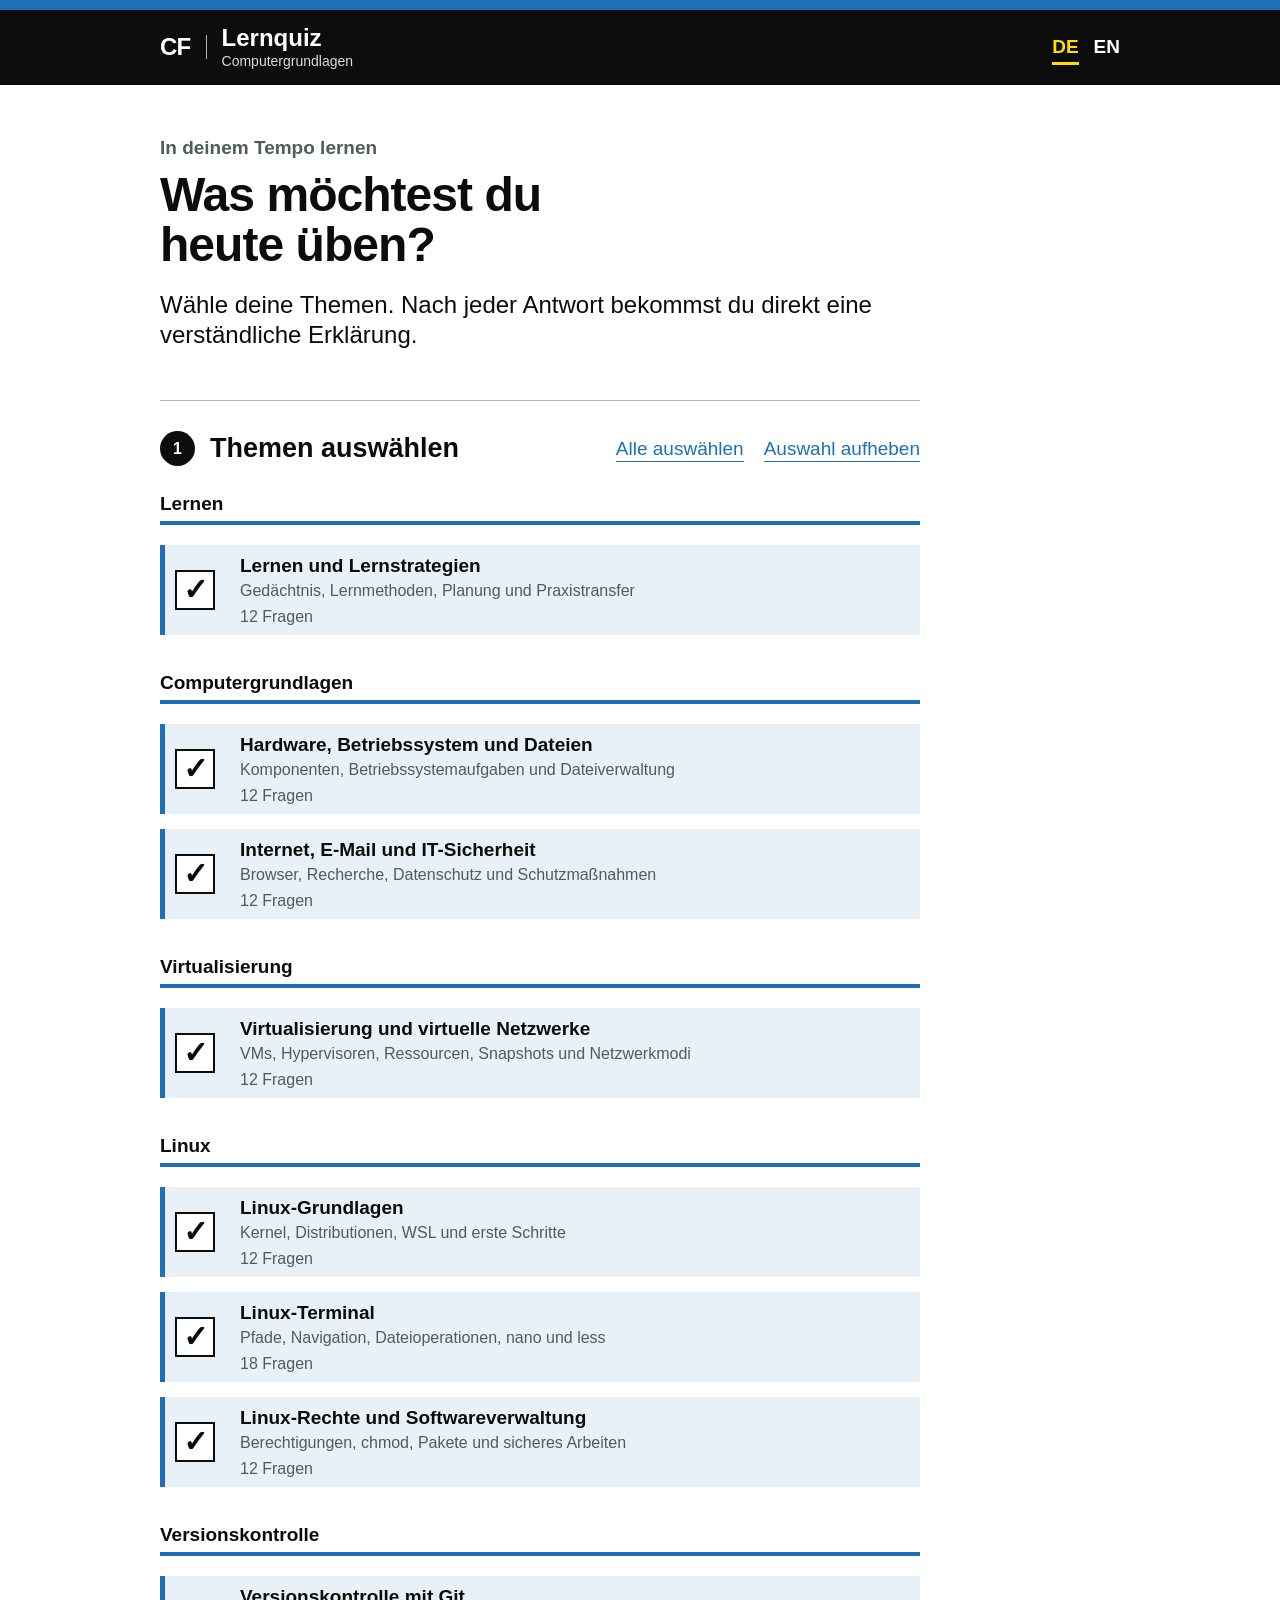
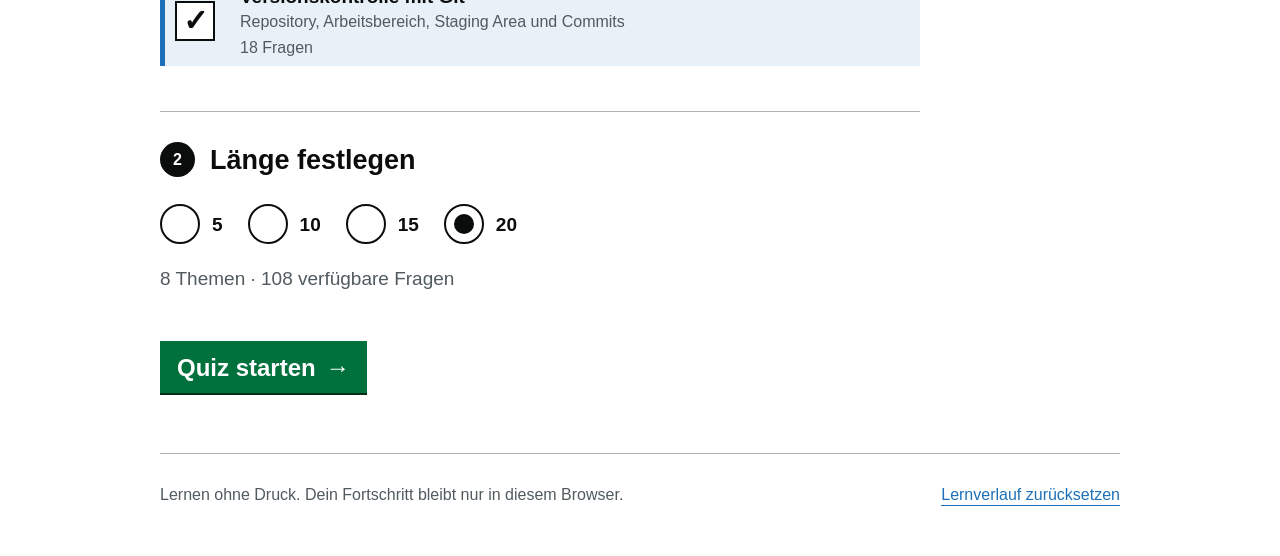
==== commit 34c801c9: "Add terminal applications" ====
--- a/index.html
+++ b/index.html
@@ -5,9 +5,9 @@
     <meta name="viewport" content="width=device-width, initial-scale=1.0" />
     <meta
       name="description"
-      content="Ein zweisprachiges Lernquiz zu den Core Tech Fundamentals."
+      content="Ein zweisprachiges Lernquiz zu grundlegenden Computerthemen."
     />
-    <title>CTF Lernquiz</title>
+    <title>Lernquiz – Computergrundlagen</title>
     <link rel="stylesheet" href="css/styles.css" />
     <script type="module" src="js/app.js"></script>
   </head>
@@ -15,8 +15,8 @@
     <a class="skip-link" href="#main-content" data-i18n="skipLink">Zum Inhalt springen</a>
 
     <header class="site-header">
-      <a class="brand" href="./" aria-label="CTF Lernquiz Startseite">
-        <span class="brand__mark" aria-hidden="true">CTF</span>
+      <a class="brand" href="./" aria-label="Lernquiz Startseite">
+        <span class="brand__mark" aria-hidden="true">CF</span>
         <span class="brand__copy">
           <strong data-i18n="brandTitle">Lernquiz</strong>
           <span data-i18n="brandSubtitle">Computergrundlagen</span>
@@ -103,6 +103,28 @@
           <h1 id="question-heading"></h1>
           <p id="question-instruction" class="question-instruction"></p>
 
+          <section id="terminal-panel" class="terminal-panel" hidden>
+            <div class="terminal-window">
+              <div class="terminal-window__bar" aria-hidden="true">
+                <span></span><span></span><span></span>
+                <strong>learning-terminal</strong>
+              </div>
+              <div id="terminal-output" class="terminal-output" role="log" aria-live="polite"></div>
+              <form id="terminal-form" class="terminal-command-form" autocomplete="off">
+                <label class="visually-hidden" for="terminal-input" data-i18n="terminalInputLabel">Terminalbefehl</label>
+                <span id="terminal-prompt" class="terminal-prompt" aria-hidden="true"></span>
+                <input id="terminal-input" class="terminal-input" type="text" spellcheck="false" autocapitalize="none" maxlength="500" />
+              </form>
+            </div>
+            <div class="terminal-actions">
+              <button id="terminal-hint" class="secondary-button" type="button" data-i18n="showHint">Hinweis anzeigen</button>
+              <button id="terminal-reset" class="text-button" type="button" data-i18n="resetTerminal">Terminal zurücksetzen</button>
+              <button id="terminal-solution" class="text-button terminal-solution-button" type="button" data-i18n="showSolution">Lösung anzeigen</button>
+            </div>
+            <div id="terminal-hints" class="terminal-hints" aria-live="polite" hidden></div>
+            <p class="terminal-solution-note" data-i18n="solutionNote">Wenn du die Lösung anzeigst, wird die Aufgabe als nicht gelöst gewertet.</p>
+          </section>
+
           <form id="answer-form">
             <fieldset id="answer-options" class="answer-options">
               <legend class="visually-hidden" data-i18n="answersLegend">Antwortmöglichkeiten</legend>
@@ -117,6 +139,7 @@
               <h2 id="feedback-title"></h2>
             </div>
             <p id="feedback-explanation"></p>
+            <pre id="feedback-solution" class="feedback-solution" hidden></pre>
             <button id="next-question" class="primary-button" type="button"></button>
           </section>
         </article>
--- a/css/styles.css
+++ b/css/styles.css
@@ -152,6 +152,30 @@
 .answer-option.is-correct .answer-option__body { background: var(--pale-green); border-left-color: var(--green); }
 .answer-option.is-incorrect .answer-option__body { background: var(--pale-red); border-left-color: var(--red); }
 
+.terminal-panel { margin-top: 30px; }
+.terminal-window { overflow: hidden; color: #f5f5f5; background: #111817; border: 3px solid var(--black); }
+.terminal-window__bar { position: relative; display: flex; gap: 7px; align-items: center; min-height: 36px; padding: 8px 12px; color: var(--black); background: var(--grey-3); border-bottom: 2px solid var(--black); }
+.terminal-window__bar span { width: 11px; height: 11px; background: var(--grey-1); border: 1px solid var(--black); border-radius: 50%; }
+.terminal-window__bar strong { position: absolute; left: 50%; font: 700 14px/1 Arial, Helvetica, sans-serif; transform: translateX(-50%); }
+.terminal-output { min-height: 260px; max-height: 420px; overflow: auto; padding: 18px 18px 8px; font: 16px/1.5 "Courier New", Courier, monospace; scrollbar-color: #76807e #111817; }
+.terminal-transcript-command { margin: 10px 0 2px; white-space: pre-wrap; overflow-wrap: anywhere; }
+.terminal-transcript-prompt, .terminal-prompt { color: #7ee2b8; font-weight: 700; }
+.terminal-message { margin: 0 0 5px; color: #f5f5f5; font: inherit; white-space: pre-wrap; overflow-wrap: anywhere; }
+.terminal-message--muted { color: #c7cfcd; }
+.terminal-message--error { color: #ffb4a8; }
+.terminal-command-form { display: flex; gap: 10px; align-items: flex-start; min-height: 55px; padding: 8px 18px 15px; font: 16px/1.5 "Courier New", Courier, monospace; }
+.terminal-prompt { flex: 0 0 auto; padding-top: 6px; white-space: nowrap; }
+.terminal-input { width: 100%; min-width: 0; padding: 5px 3px; color: #fff; background: transparent; border: 0; border-bottom: 2px solid #87918f; border-radius: 0; caret-color: var(--yellow); font: inherit; }
+.terminal-input:focus { outline: 3px solid var(--yellow); outline-offset: 2px; box-shadow: none; }
+.terminal-input:disabled { border-color: transparent; opacity: 0.65; }
+.terminal-actions { display: flex; gap: 20px; align-items: center; margin-top: 20px; flex-wrap: wrap; }
+.terminal-actions .text-button:disabled { border-color: transparent; text-decoration: none; }
+.terminal-solution-button { color: var(--red); }
+.terminal-hints { margin-top: 20px; padding: 15px 20px; background: #fff7bf; border-left: 5px solid var(--yellow); }
+.terminal-hints p { margin: 0 0 10px; }
+.terminal-hints p:last-child { margin-bottom: 0; }
+.terminal-solution-note { max-width: 42em; margin: 15px 0 0; color: var(--grey-1); font-size: 16px; }
+
 .feedback { margin-top: 30px; padding: 20px; border-left: 5px solid; }
 .feedback.is-correct { background: var(--pale-green); border-color: var(--green); }
 .feedback.is-incorrect { background: var(--pale-red); border-color: var(--red); }
@@ -159,6 +183,7 @@
 .feedback__heading h2 { margin: 0; font-size: 27px; }
 .feedback__icon { display: grid; width: 30px; height: 30px; place-items: center; color: var(--white); background: var(--black); border-radius: 50%; font-weight: 700; }
 .feedback p { max-width: 38em; line-height: 1.5; }
+.feedback-solution { max-width: 100%; overflow-x: auto; padding: 15px; color: #f5f5f5; background: #111817; border: 2px solid var(--black); font: 16px/1.5 "Courier New", Courier, monospace; white-space: pre-wrap; }
 
 .results-view { max-width: 760px; margin-left: max(15px, calc((100% - var(--content-width)) / 2)); }
 .result-card { text-align: left; }
@@ -194,6 +219,10 @@
   .selection-actions { margin-left: 50px; }
   .section-heading h2, .feedback__heading h2, .topic-results h2 { font-size: 24px; }
   .question-card h1 { font-size: 32px; line-height: 1.09375; }
+  .terminal-output { min-height: 230px; padding-inline: 12px; font-size: 14px; }
+  .terminal-command-form { display: grid; grid-template-columns: 1fr; gap: 2px; padding-inline: 12px; font-size: 14px; }
+  .terminal-prompt { overflow: hidden; text-overflow: ellipsis; }
+  .terminal-actions { align-items: flex-start; flex-direction: column; gap: 15px; }
   .progress-copy { width: 100%; }
   .result-panel { padding: 25px 15px; }
   .result-panel h1 { font-size: 36px; }
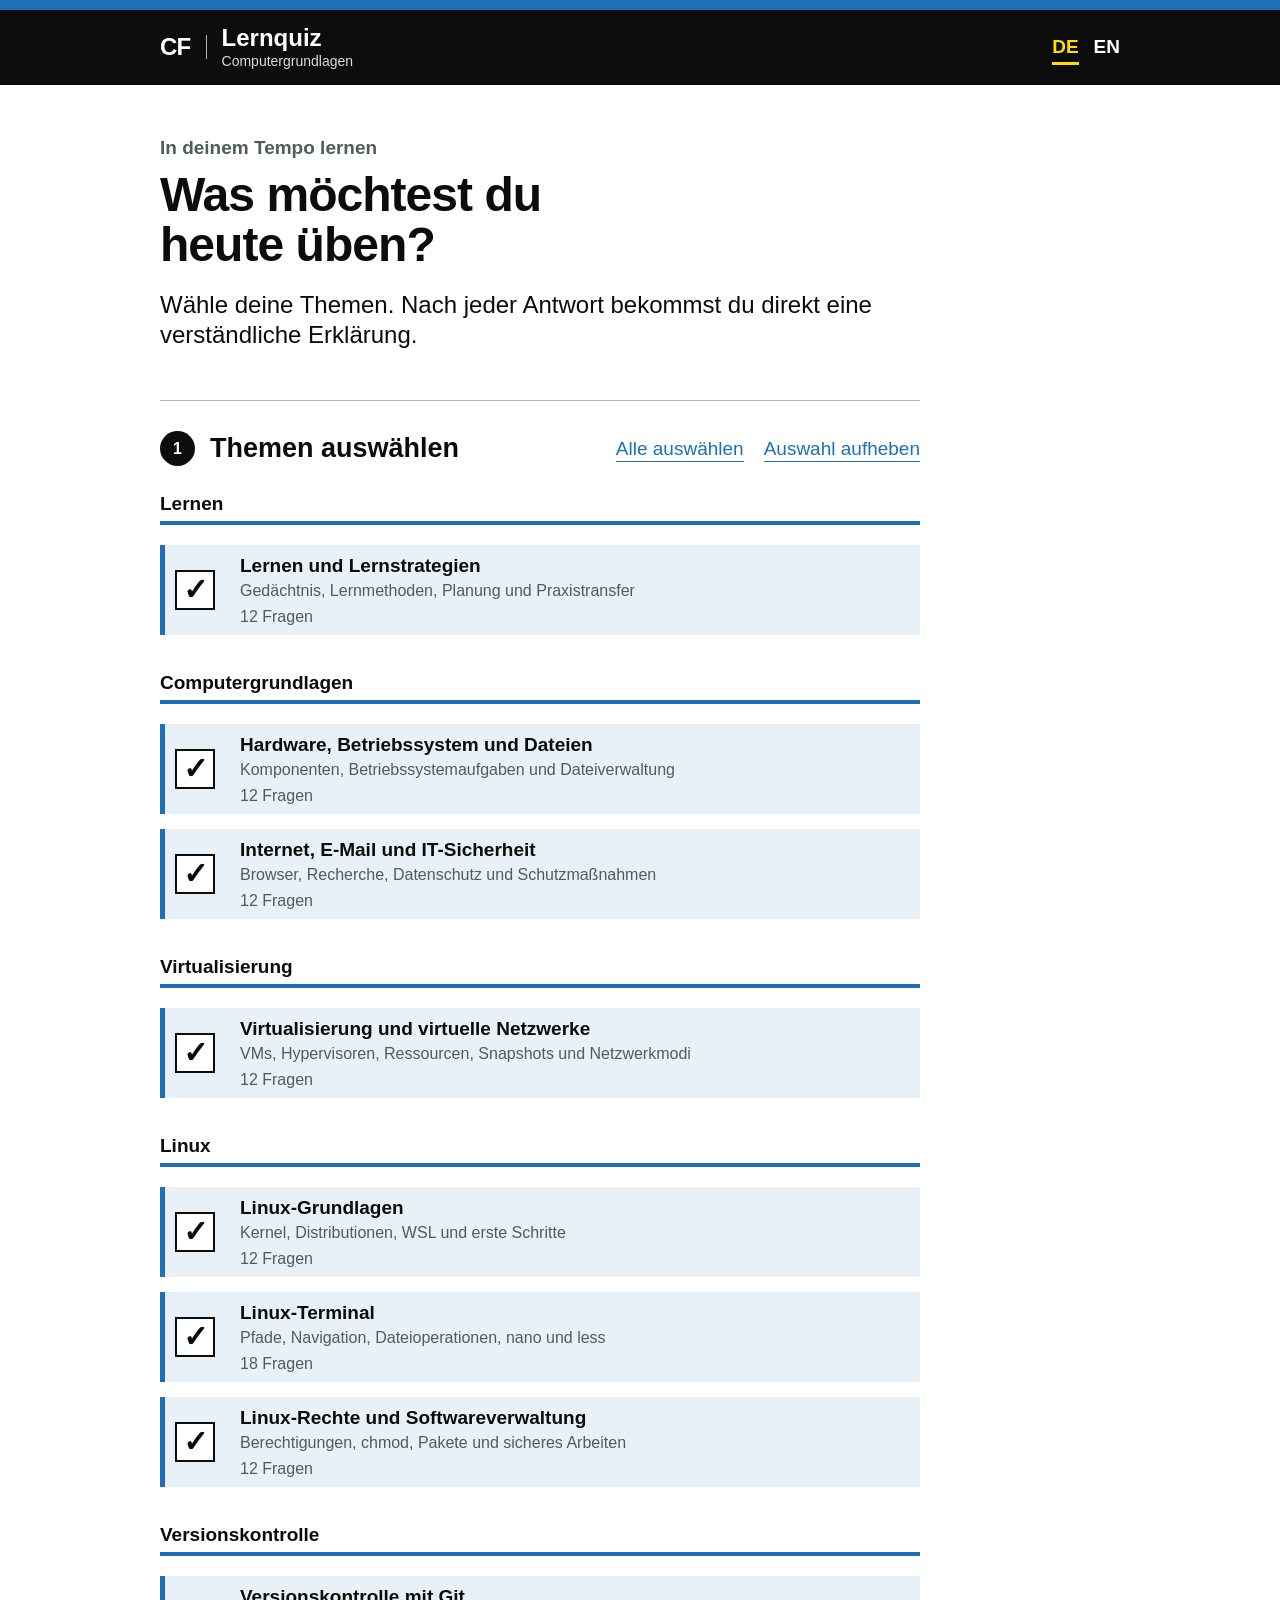
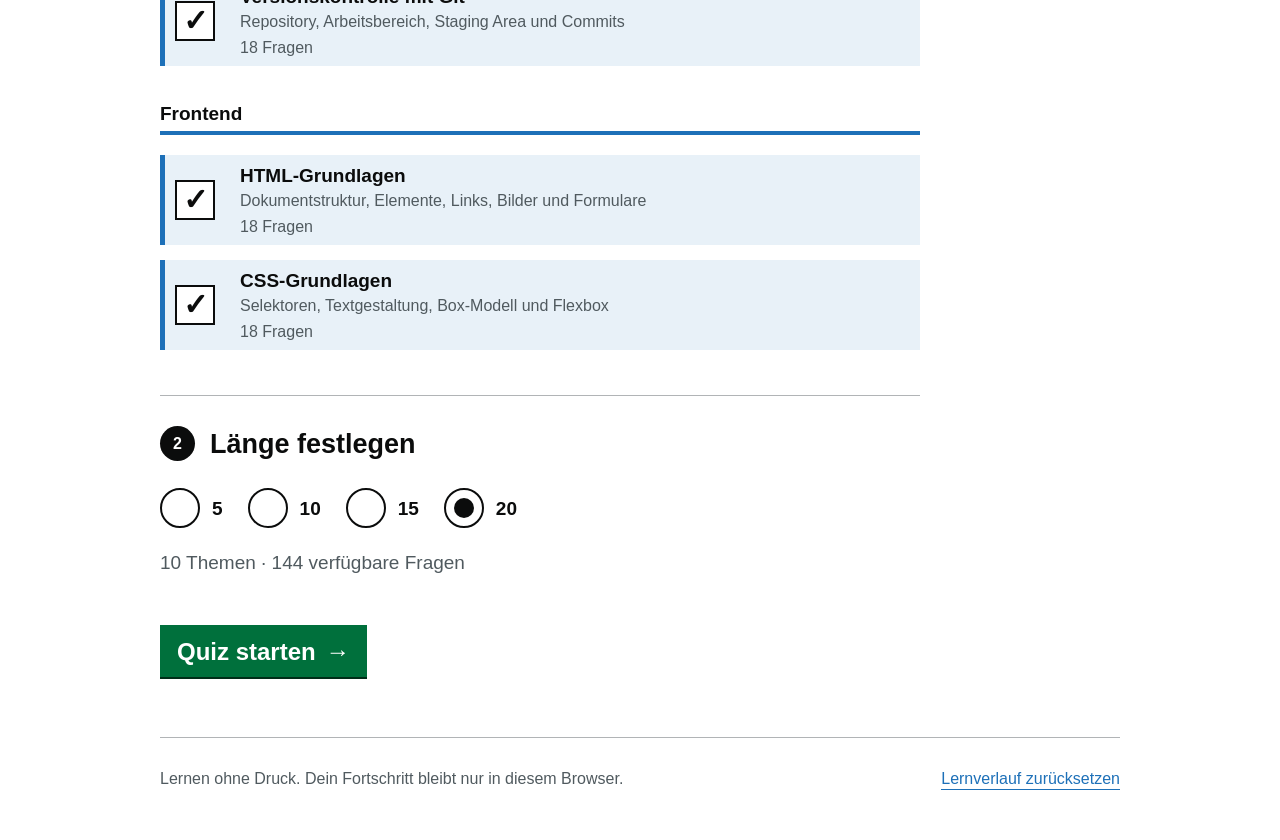
==== commit b7b07f7c: "Add Frontend topics" ====
--- a/index.html
+++ b/index.html
@@ -125,6 +125,32 @@
             <p class="terminal-solution-note" data-i18n="solutionNote">Wenn du die Lösung anzeigst, wird die Aufgabe als nicht gelöst gewertet.</p>
           </section>
 
+          <section id="code-panel" class="code-panel" hidden>
+            <div class="code-window">
+              <div class="code-window__bar" aria-hidden="true">
+                <span></span><span></span><span></span>
+                <strong id="code-language"></strong>
+              </div>
+              <div class="code-editor">
+                <pre id="code-prefix" class="code-context"></pre>
+                <form id="code-form" autocomplete="off">
+                  <label class="visually-hidden" for="code-input" data-i18n="codeInputLabel">Fehlenden Code eingeben</label>
+                  <textarea id="code-input" class="code-input" rows="3" spellcheck="false" autocapitalize="none" maxlength="2000"></textarea>
+                  <p id="code-error" class="code-error" role="alert" hidden></p>
+                  <button id="code-submit" class="primary-button" type="submit" data-i18n="checkCode">Code prüfen</button>
+                </form>
+                <pre id="code-suffix" class="code-context"></pre>
+              </div>
+            </div>
+            <div class="code-actions">
+              <button id="code-hint" class="secondary-button" type="button" data-i18n="showHint">Hinweis anzeigen</button>
+              <button id="code-reset" class="text-button" type="button" data-i18n="resetCode">Code zurücksetzen</button>
+              <button id="code-solution" class="text-button code-solution-button" type="button" data-i18n="showSolution">Lösung anzeigen</button>
+            </div>
+            <div id="code-hints" class="terminal-hints" aria-live="polite" hidden></div>
+            <p class="terminal-solution-note" data-i18n="solutionNote">Wenn du die Lösung anzeigst, wird die Aufgabe als nicht gelöst gewertet.</p>
+          </section>
+
           <form id="answer-form">
             <fieldset id="answer-options" class="answer-options">
               <legend class="visually-hidden" data-i18n="answersLegend">Antwortmöglichkeiten</legend>
--- a/css/styles.css
+++ b/css/styles.css
@@ -23,7 +23,7 @@
 * { box-sizing: border-box; }
 html { min-width: 320px; background: var(--white); }
 body { min-height: 100vh; margin: 0; color: var(--black); background: var(--white); font-size: 19px; line-height: 1.3158; }
-button, input { font: inherit; }
+button, input, textarea { font: inherit; }
 button { color: inherit; }
 button:not(:disabled), label { cursor: pointer; }
 button:disabled { cursor: not-allowed; opacity: 0.5; }
@@ -176,6 +176,23 @@
 .terminal-hints p:last-child { margin-bottom: 0; }
 .terminal-solution-note { max-width: 42em; margin: 15px 0 0; color: var(--grey-1); font-size: 16px; }
 
+.code-panel { margin-top: 30px; }
+.code-window { overflow: hidden; color: #f5f5f5; background: #111817; border: 3px solid var(--black); }
+.code-window__bar { position: relative; display: flex; gap: 7px; align-items: center; min-height: 36px; padding: 8px 12px; color: var(--black); background: var(--grey-3); border-bottom: 2px solid var(--black); }
+.code-window__bar span { width: 11px; height: 11px; background: var(--grey-1); border: 1px solid var(--black); border-radius: 50%; }
+.code-window__bar strong { position: absolute; left: 50%; font: 700 14px/1 Arial, Helvetica, sans-serif; text-transform: uppercase; transform: translateX(-50%); }
+.code-editor { padding: 18px; font: 16px/1.5 "Courier New", Courier, monospace; }
+.code-context { margin: 0; color: #f5f5f5; font: inherit; white-space: pre-wrap; overflow-wrap: anywhere; }
+#code-form { margin: 8px 0; }
+.code-input { display: block; width: 100%; min-height: 82px; resize: vertical; padding: 10px; color: #fff; background: #263130; border: 2px solid #87918f; border-radius: 0; caret-color: var(--yellow); font: inherit; tab-size: 2; }
+.code-input:focus { outline: 3px solid var(--yellow); outline-offset: 0; box-shadow: none; }
+.code-input:disabled { opacity: 0.7; }
+.code-error { margin: 10px 0; padding: 8px 10px; color: #111817; background: #ffb4a8; border-left: 5px solid var(--red); font: 700 16px/1.35 Arial, Helvetica, sans-serif; }
+#code-submit { margin-top: 15px; }
+.code-actions { display: flex; gap: 20px; align-items: center; margin-top: 20px; flex-wrap: wrap; }
+.code-actions .text-button:disabled { border-color: transparent; text-decoration: none; }
+.code-solution-button { color: var(--red); }
+
 .feedback { margin-top: 30px; padding: 20px; border-left: 5px solid; }
 .feedback.is-correct { background: var(--pale-green); border-color: var(--green); }
 .feedback.is-incorrect { background: var(--pale-red); border-color: var(--red); }
@@ -223,6 +240,8 @@
   .terminal-command-form { display: grid; grid-template-columns: 1fr; gap: 2px; padding-inline: 12px; font-size: 14px; }
   .terminal-prompt { overflow: hidden; text-overflow: ellipsis; }
   .terminal-actions { align-items: flex-start; flex-direction: column; gap: 15px; }
+  .code-editor { padding: 12px; font-size: 14px; }
+  .code-actions { align-items: flex-start; flex-direction: column; gap: 15px; }
   .progress-copy { width: 100%; }
   .result-panel { padding: 25px 15px; }
   .result-panel h1 { font-size: 36px; }
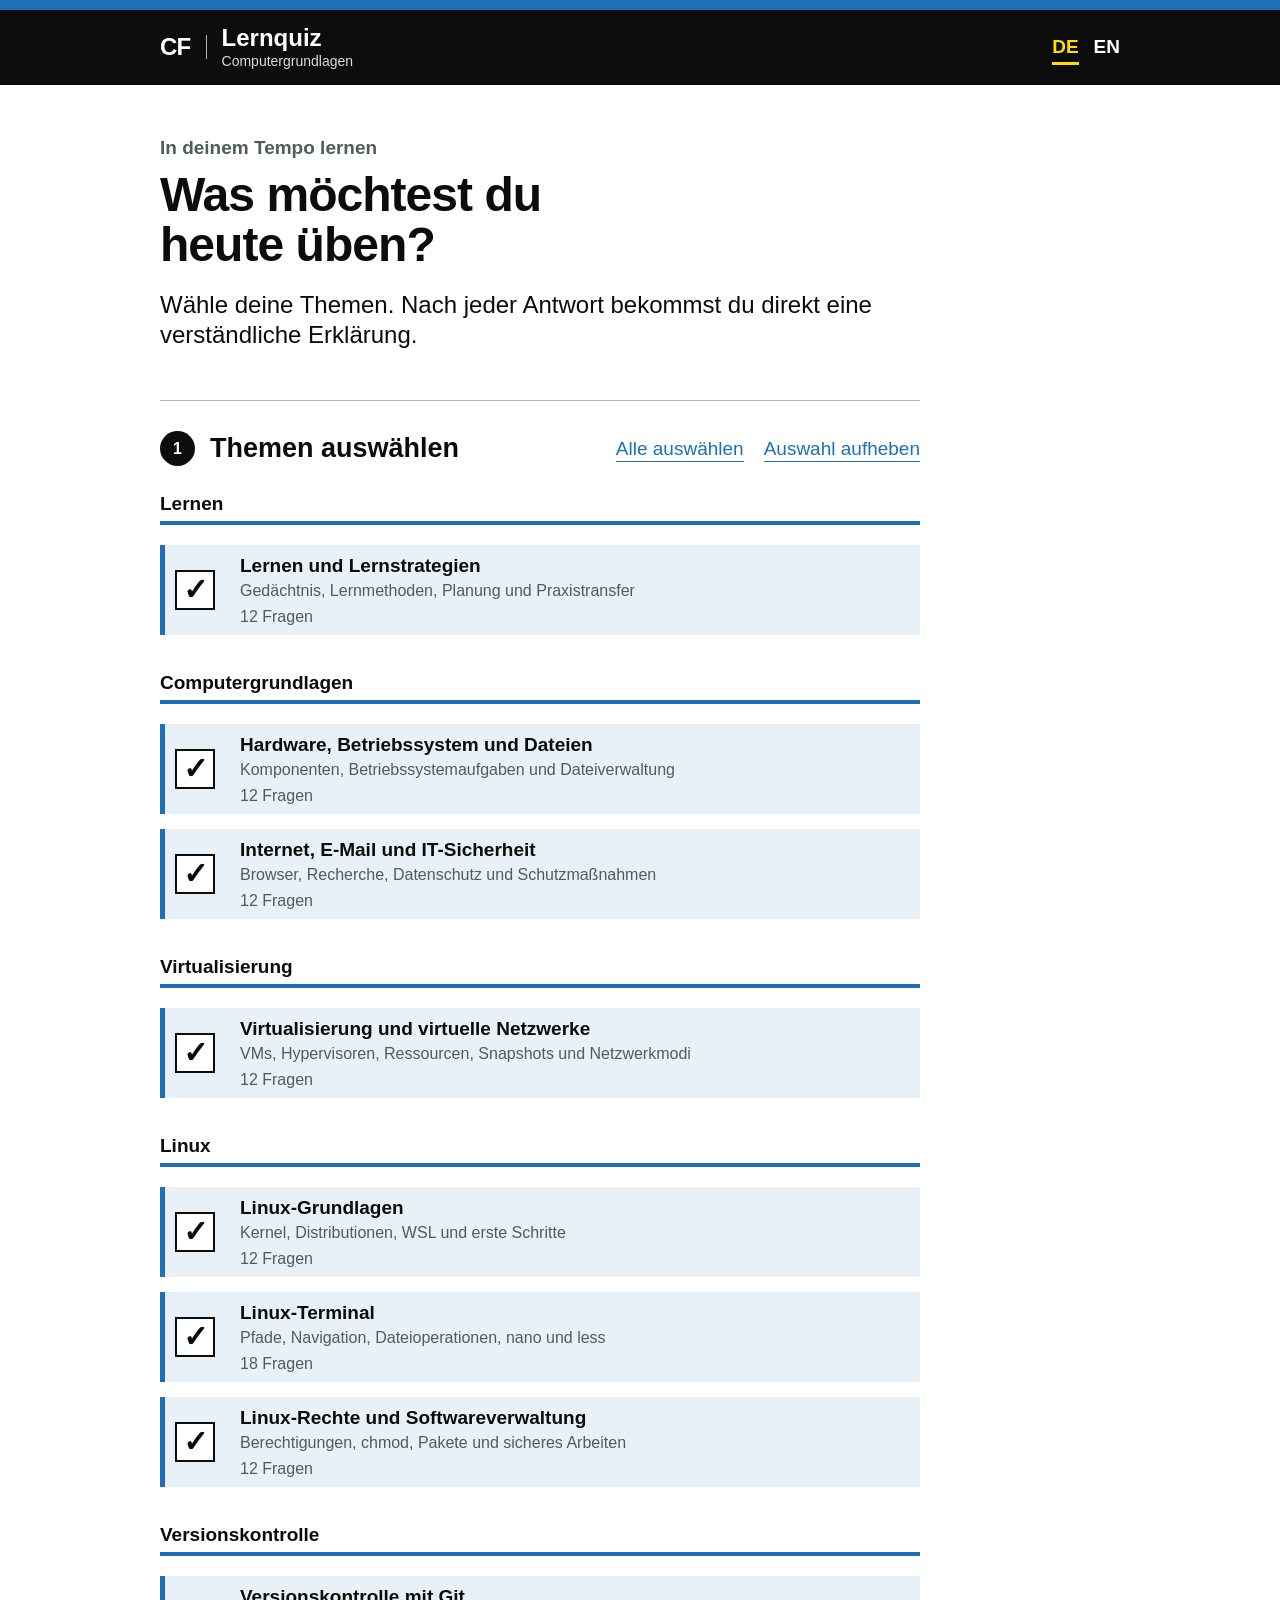
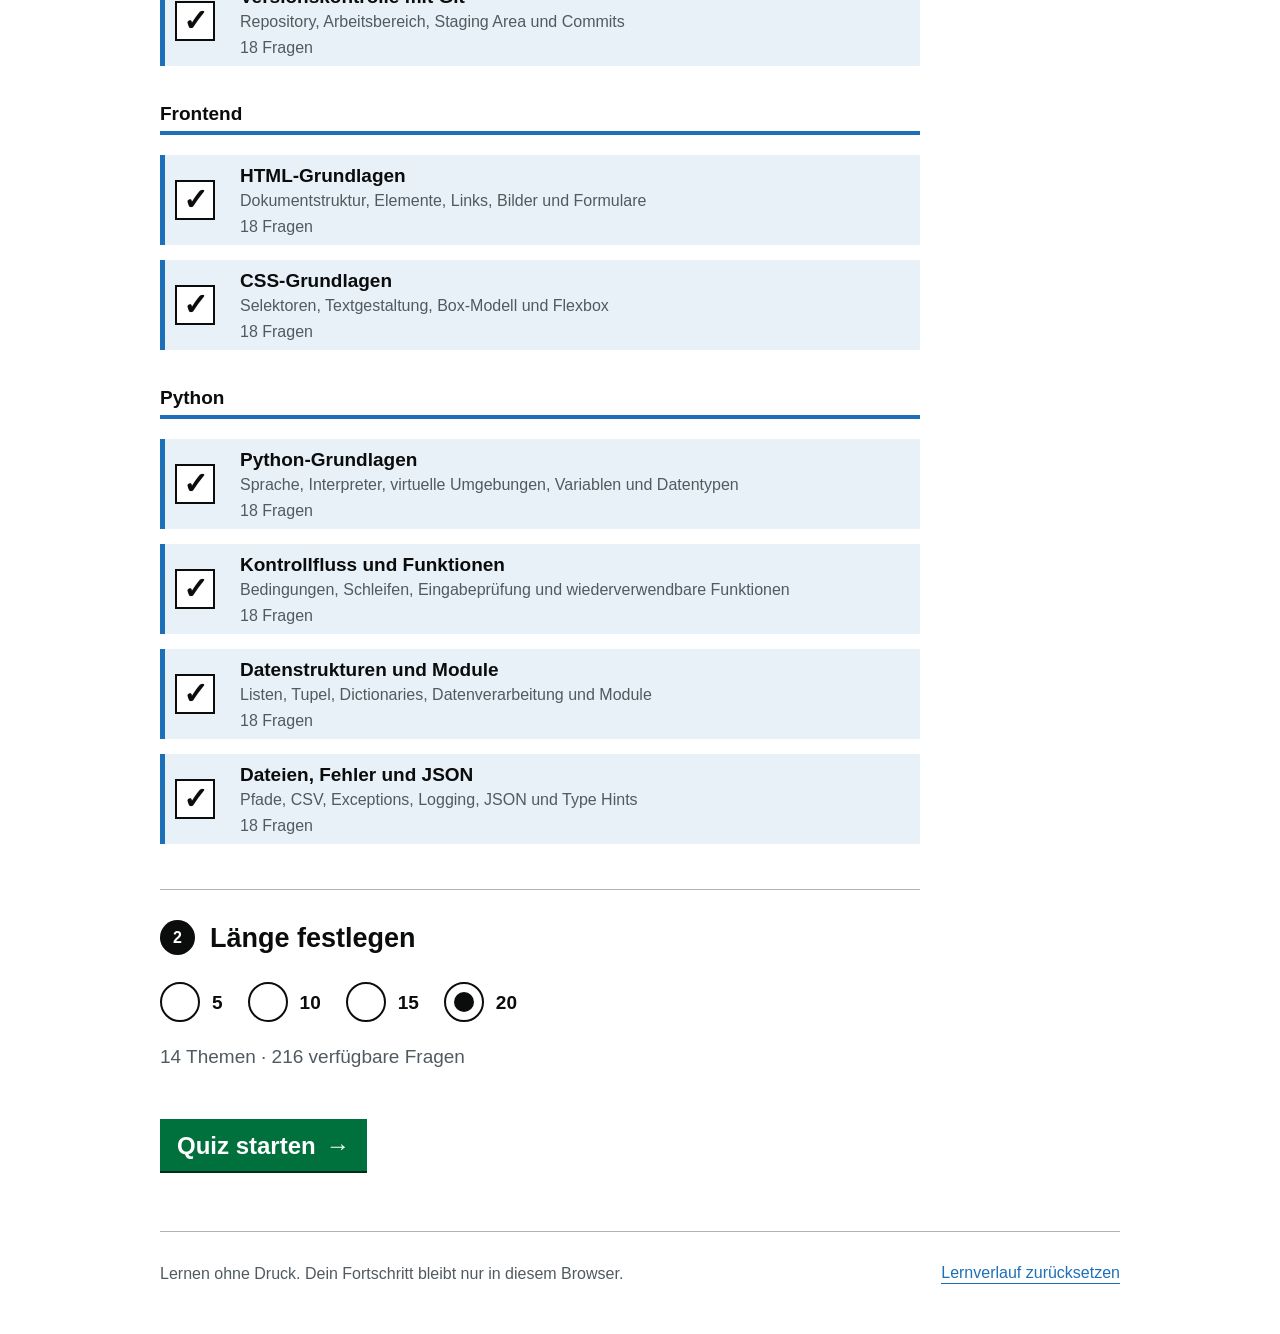
==== commit 25b4fa67: "Fix display code view" ====
--- a/index.html
+++ b/index.html
@@ -101,6 +101,14 @@
             <span id="question-difficulty" class="difficulty-pill"></span>
           </div>
           <h1 id="question-heading"></h1>
+          <div id="question-detail" class="question-detail" hidden>
+            <p id="question-code-lead" class="question-code-lead" hidden></p>
+            <div id="question-code-block" class="question-code-block" hidden>
+              <div class="question-code-block__label" id="question-code-language"></div>
+              <pre><code id="question-code-content"></code></pre>
+            </div>
+            <p id="question-prompt" class="question-prompt"></p>
+          </div>
           <p id="question-instruction" class="question-instruction"></p>
 
           <section id="terminal-panel" class="terminal-panel" hidden>
--- a/css/styles.css
+++ b/css/styles.css
@@ -127,8 +127,26 @@
 .question-meta { display: flex; gap: 10px; margin-bottom: 10px; flex-wrap: wrap; }
 .topic-pill, .difficulty-pill { padding: 0; color: var(--grey-1); background: transparent; font-size: 19px; font-weight: 700; }
 .difficulty-pill::before { content: "— "; }
-.question-card h1 { max-width: 24ch; font-size: 36px; line-height: 1.111; }
+.question-card h1 { max-width: 32ch; font-size: 30px; line-height: 1.2; }
+.question-detail { max-width: 42em; margin-top: 15px; }
+.question-prompt { margin: 15px 0 0; line-height: 1.5; }
+.question-code-lead { margin: 0 0 10px; line-height: 1.5; }
+.question-code-block { max-width: 100%; margin: 0 0 15px; overflow: hidden; background: var(--grey-4); border: 1px solid var(--grey-2); }
+.question-code-block__label { padding: 7px 12px; color: var(--grey-1); border-bottom: 1px solid var(--grey-2); font-size: 14px; font-weight: 700; text-transform: uppercase; }
+.question-code-block pre { max-width: 100%; margin: 0; overflow-x: auto; padding: 14px 16px; }
+.question-code-block code { color: var(--black); font: 16px/1.5 "Courier New", Courier, monospace; white-space: pre; }
 .question-instruction { margin: 15px 0 25px; color: var(--grey-1); }
+.inline-code {
+  padding: 0.08em 0.28em;
+  color: var(--black);
+  background: var(--grey-4);
+  border: 1px solid var(--grey-2);
+  font: 0.9em/1.35 "Courier New", Courier, monospace;
+  letter-spacing: 0;
+  overflow-wrap: anywhere;
+  -webkit-box-decoration-break: clone;
+  box-decoration-break: clone;
+}
 .answer-options { display: grid; gap: 5px; margin: 0 0 30px; padding: 0; border: 0; }
 .answer-option { position: relative; display: block; min-height: 54px; padding: 5px 0; }
 .answer-option input { position: absolute; width: 44px; height: 44px; margin: 0; opacity: 0; }
@@ -235,7 +253,9 @@
   .section-heading, .site-footer, .quiz-toolbar { align-items: flex-start; flex-direction: column; }
   .selection-actions { margin-left: 50px; }
   .section-heading h2, .feedback__heading h2, .topic-results h2 { font-size: 24px; }
-  .question-card h1 { font-size: 32px; line-height: 1.09375; }
+  .question-card h1 { font-size: 26px; line-height: 1.1538; }
+  .question-code-block pre { padding: 12px; }
+  .question-code-block code { font-size: 14px; }
   .terminal-output { min-height: 230px; padding-inline: 12px; font-size: 14px; }
   .terminal-command-form { display: grid; grid-template-columns: 1fr; gap: 2px; padding-inline: 12px; font-size: 14px; }
   .terminal-prompt { overflow: hidden; text-overflow: ellipsis; }
